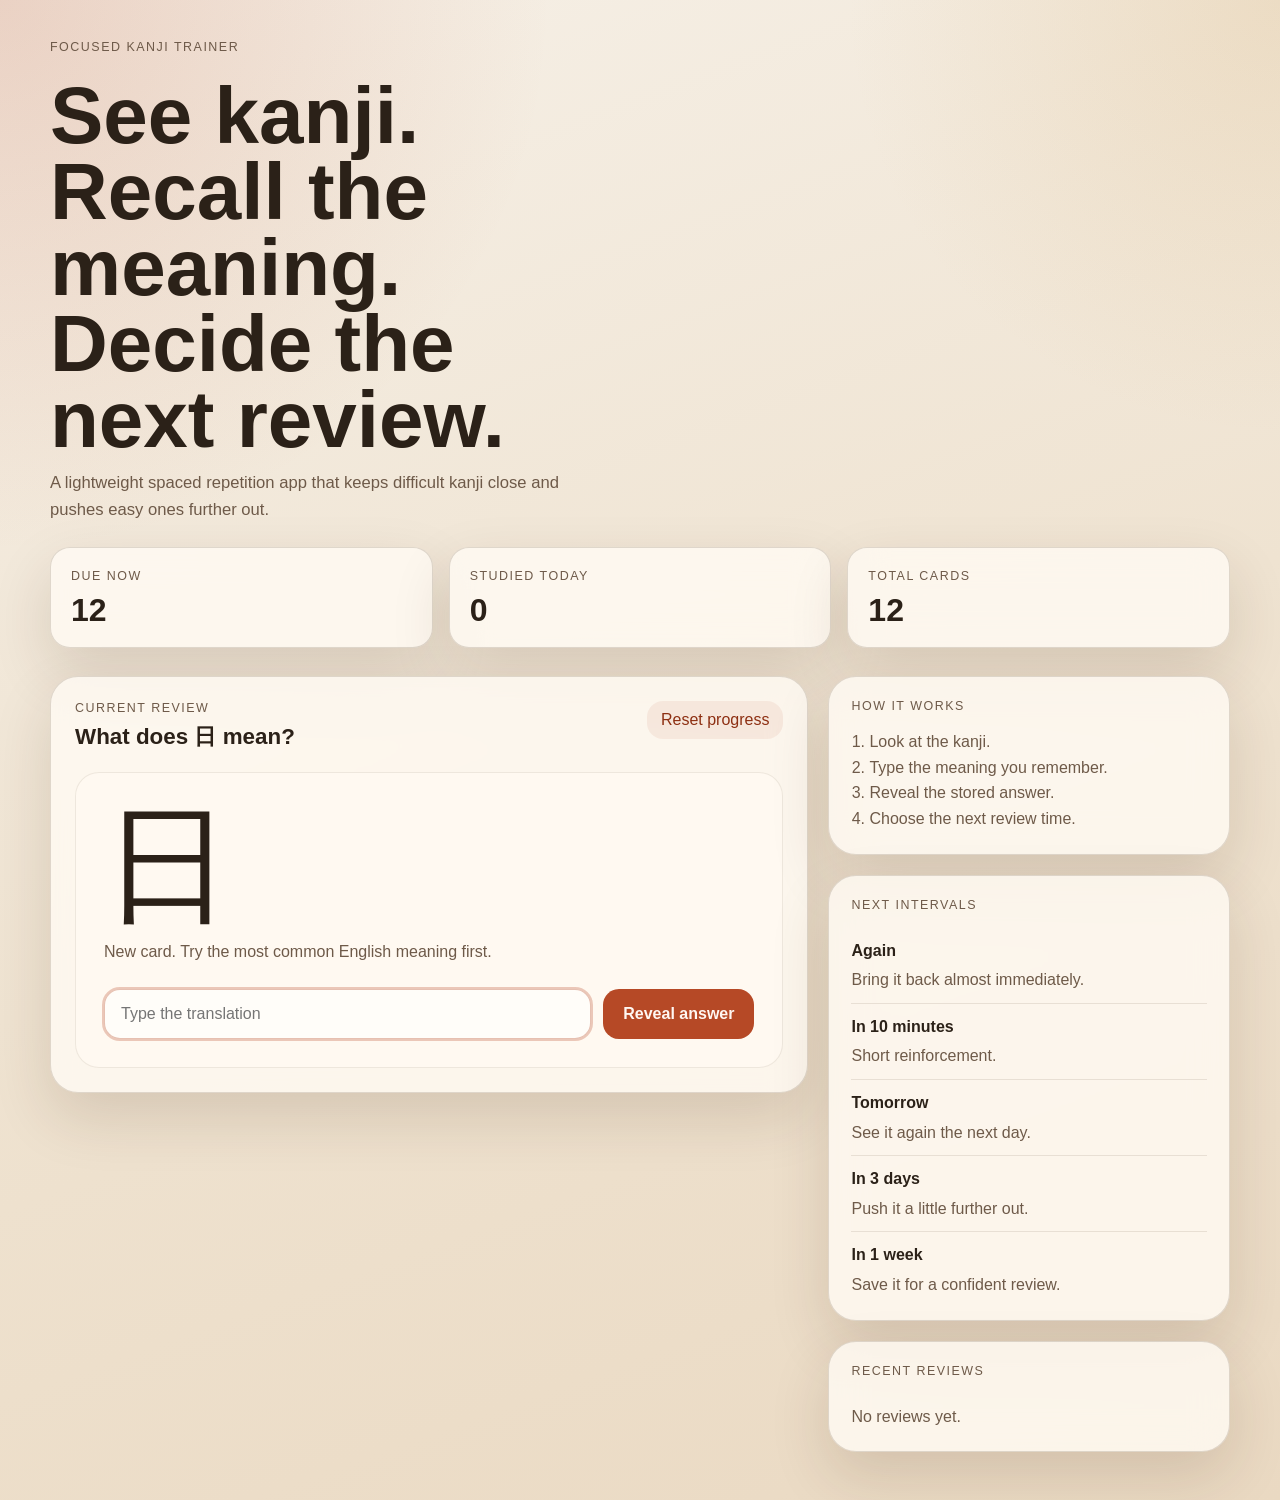
==== index.html @ 196c7c9c "Initial Web App" ====
<!DOCTYPE html>
<html lang="en">
<head>
  <meta charset="UTF-8">
  <meta name="viewport" content="width=device-width, initial-scale=1.0">
  <title>Kanji Learning App</title>
  <link rel="stylesheet" href="styles.css">
</head>
<body>
  <main class="app-shell">
    <section class="hero">
      <p class="eyebrow">Focused Kanji Trainer</p>
      <div class="hero-copy">
        <h1>See kanji. Recall the meaning. Decide the next review.</h1>
        <p>
          A lightweight spaced repetition app that keeps difficult kanji close
          and pushes easy ones further out.
        </p>
      </div>
      <div class="status-grid">
        <article class="status-card">
          <span class="status-label">Due now</span>
          <strong id="due-count">0</strong>
        </article>
        <article class="status-card">
          <span class="status-label">Studied today</span>
          <strong id="studied-today">0</strong>
        </article>
        <article class="status-card">
          <span class="status-label">Total cards</span>
          <strong id="total-count">0</strong>
        </article>
      </div>
    </section>

    <section class="workspace">
      <div class="card-panel">
        <div class="panel-head">
          <div>
            <p class="panel-label">Current review</p>
            <h2 id="card-prompt">Translation</h2>
          </div>
          <button id="reset-progress" class="ghost-button" type="button">Reset progress</button>
        </div>

        <div id="review-card" class="review-card">
          <p class="kanji-glyph" id="kanji-character">日</p>
          <p class="kanji-meta" id="kanji-hint">Think of the most common meaning first.</p>

          <form id="answer-form" class="answer-form">
            <label class="sr-only" for="answer-input">Type the translation</label>
            <input
              id="answer-input"
              name="answer"
              type="text"
              autocomplete="off"
              placeholder="Type the translation"
            >
            <button type="submit" class="primary-button">Reveal answer</button>
          </form>

          <div id="feedback-panel" class="feedback-panel hidden" aria-live="polite">
            <div class="feedback-copy">
              <p class="feedback-label">Correct answer</p>
              <h3 id="correct-answer">sun / day</h3>
              <p id="answer-evaluation" class="answer-evaluation"></p>
              <p id="reading-text" class="reading-text"></p>
            </div>

            <div class="schedule-panel">
              <p class="feedback-label">When should this card return?</p>
              <div id="schedule-options" class="schedule-options"></div>
            </div>
          </div>
        </div>

        <div id="empty-state" class="empty-state hidden">
          <h3>No cards are due right now.</h3>
          <p>Come back later or reset progress to review the starter deck again.</p>
        </div>
      </div>

      <aside class="sidebar">
        <section class="sidebar-card">
          <p class="panel-label">How it works</p>
          <ol class="flow-list">
            <li>Look at the kanji.</li>
            <li>Type the meaning you remember.</li>
            <li>Reveal the stored answer.</li>
            <li>Choose the next review time.</li>
          </ol>
        </section>

        <section class="sidebar-card">
          <p class="panel-label">Next intervals</p>
          <ul id="interval-list" class="interval-list"></ul>
        </section>

        <section class="sidebar-card">
          <p class="panel-label">Recent reviews</p>
          <ul id="history-list" class="history-list"></ul>
        </section>
      </aside>
    </section>
  </main>

  <template id="schedule-option-template">
    <button class="schedule-button" type="button"></button>
  </template>

  <script src="app.js"></script>
</body>
</html>
---- styles.css ----
:root {
  --bg: #f4efe6;
  --surface: rgba(255, 250, 243, 0.82);
  --surface-strong: #fff9f1;
  --border: rgba(91, 70, 46, 0.18);
  --text: #2b2118;
  --muted: #6e5a49;
  --accent: #b64926;
  --accent-strong: #8d2f12;
  --shadow: 0 24px 60px rgba(62, 37, 15, 0.14);
}

* {
  box-sizing: border-box;
}

body {
  margin: 0;
  min-height: 100vh;
  font-family: "Aptos", "Trebuchet MS", "Segoe UI", sans-serif;
  color: var(--text);
  background:
    radial-gradient(circle at top left, rgba(182, 73, 38, 0.18), transparent 28%),
    radial-gradient(circle at top right, rgba(209, 164, 95, 0.2), transparent 22%),
    linear-gradient(160deg, #f6f0e7 0%, #efe3d1 52%, #ead9c2 100%);
}

button,
input {
  font: inherit;
}

.app-shell {
  width: min(1180px, calc(100% - 32px));
  margin: 0 auto;
  padding: 40px 0 48px;
}

.hero {
  display: grid;
  gap: 24px;
  margin-bottom: 28px;
}

.eyebrow,
.panel-label,
.feedback-label,
.status-label {
  margin: 0;
  text-transform: uppercase;
  letter-spacing: 0.12em;
  font-size: 0.78rem;
  color: var(--muted);
}

.hero-copy h1 {
  margin: 0 0 12px;
  max-width: 12ch;
  font-size: clamp(2.4rem, 7vw, 5rem);
  line-height: 0.95;
}

.hero-copy p {
  margin: 0;
  max-width: 56ch;
  color: var(--muted);
  font-size: 1.04rem;
  line-height: 1.6;
}

.status-grid {
  display: grid;
  grid-template-columns: repeat(3, minmax(0, 1fr));
  gap: 16px;
}

.status-card,
.card-panel,
.sidebar-card {
  border: 1px solid var(--border);
  background: var(--surface);
  backdrop-filter: blur(18px);
  box-shadow: var(--shadow);
}

.status-card {
  padding: 18px 20px;
  border-radius: 20px;
}

.status-card strong {
  display: block;
  margin-top: 8px;
  font-size: 2rem;
}

.workspace {
  display: grid;
  grid-template-columns: minmax(0, 1.7fr) minmax(290px, 0.9fr);
  gap: 20px;
  align-items: start;
}

.card-panel,
.sidebar-card {
  border-radius: 28px;
}

.card-panel {
  padding: 24px;
}

.panel-head {
  display: flex;
  justify-content: space-between;
  gap: 12px;
  align-items: start;
  margin-bottom: 20px;
}

.panel-head h2 {
  margin: 6px 0 0;
  font-size: 1.4rem;
}

.review-card {
  background: var(--surface-strong);
  border-radius: 24px;
  border: 1px solid rgba(91, 70, 46, 0.1);
  padding: 28px;
}

.kanji-glyph {
  margin: 0;
  font-family: "Yu Gothic UI", "Hiragino Sans", "Meiryo", sans-serif;
  font-size: clamp(4.5rem, 12vw, 8rem);
  line-height: 1;
}

.kanji-meta {
  margin: 14px 0 28px;
  color: var(--muted);
}

.answer-form {
  display: grid;
  grid-template-columns: minmax(0, 1fr) auto;
  gap: 12px;
}

.answer-form input {
  width: 100%;
  border: 1px solid rgba(91, 70, 46, 0.18);
  border-radius: 16px;
  padding: 15px 16px;
  background: #fffdf9;
  color: var(--text);
}

.answer-form input:focus {
  outline: 2px solid rgba(182, 73, 38, 0.28);
  border-color: rgba(182, 73, 38, 0.34);
}

.primary-button,
.schedule-button,
.ghost-button {
  border: 0;
  border-radius: 16px;
  cursor: pointer;
  transition: transform 140ms ease, background 140ms ease, color 140ms ease;
}

.primary-button {
  padding: 0 20px;
  background: var(--accent);
  color: #fff7f2;
  font-weight: 600;
}

.primary-button:hover,
.schedule-button:hover,
.ghost-button:hover {
  transform: translateY(-1px);
}

.ghost-button {
  padding: 10px 14px;
  background: rgba(182, 73, 38, 0.08);
  color: var(--accent-strong);
}

.feedback-panel {
  margin-top: 24px;
  padding-top: 22px;
  border-top: 1px solid rgba(91, 70, 46, 0.12);
  display: grid;
  gap: 22px;
}

.feedback-copy h3 {
  margin: 8px 0 10px;
  font-size: 1.8rem;
}

.answer-evaluation,
.reading-text {
  margin: 0;
  color: var(--muted);
  line-height: 1.5;
}

.answer-evaluation {
  margin-bottom: 6px;
}

.schedule-options {
  display: grid;
  grid-template-columns: repeat(auto-fit, minmax(130px, 1fr));
  gap: 10px;
  margin-top: 12px;
}

.schedule-button {
  padding: 14px 12px;
  text-align: left;
  background: #f8ede4;
  color: var(--text);
  border: 1px solid rgba(182, 73, 38, 0.12);
}

.schedule-button strong,
.schedule-button span {
  display: block;
}

.schedule-button strong {
  margin-bottom: 4px;
}

.schedule-button span {
  color: var(--muted);
  font-size: 0.92rem;
}

.empty-state {
  padding: 44px 24px;
  text-align: center;
}

.empty-state h3 {
  margin: 0 0 10px;
}

.empty-state p {
  margin: 0;
  color: var(--muted);
}

.sidebar {
  display: grid;
  gap: 20px;
}

.sidebar-card {
  padding: 22px;
}

.flow-list,
.interval-list,
.history-list {
  margin: 16px 0 0;
  padding-left: 18px;
  color: var(--muted);
  line-height: 1.6;
}

.interval-list,
.history-list {
  padding-left: 0;
  list-style: none;
}

.interval-list li,
.history-list li {
  padding: 10px 0;
  border-bottom: 1px solid rgba(91, 70, 46, 0.12);
}

.interval-list li:last-child,
.history-list li:last-child {
  border-bottom: 0;
  padding-bottom: 0;
}

.history-list strong,
.interval-list strong {
  display: block;
  color: var(--text);
  margin-bottom: 4px;
}

.hidden {
  display: none;
}

.sr-only {
  position: absolute;
  width: 1px;
  height: 1px;
  padding: 0;
  margin: -1px;
  overflow: hidden;
  clip: rect(0, 0, 0, 0);
  white-space: nowrap;
  border: 0;
}

@media (max-width: 900px) {
  .workspace {
    grid-template-columns: 1fr;
  }

  .status-grid {
    grid-template-columns: 1fr;
  }
}

@media (max-width: 640px) {
  .app-shell {
    width: min(100% - 20px, 1180px);
    padding-top: 24px;
  }

  .card-panel,
  .sidebar-card,
  .review-card {
    padding: 18px;
  }

  .panel-head,
  .answer-form {
    grid-template-columns: 1fr;
    display: grid;
  }

  .primary-button,
  .ghost-button {
    min-height: 48px;
  }
}
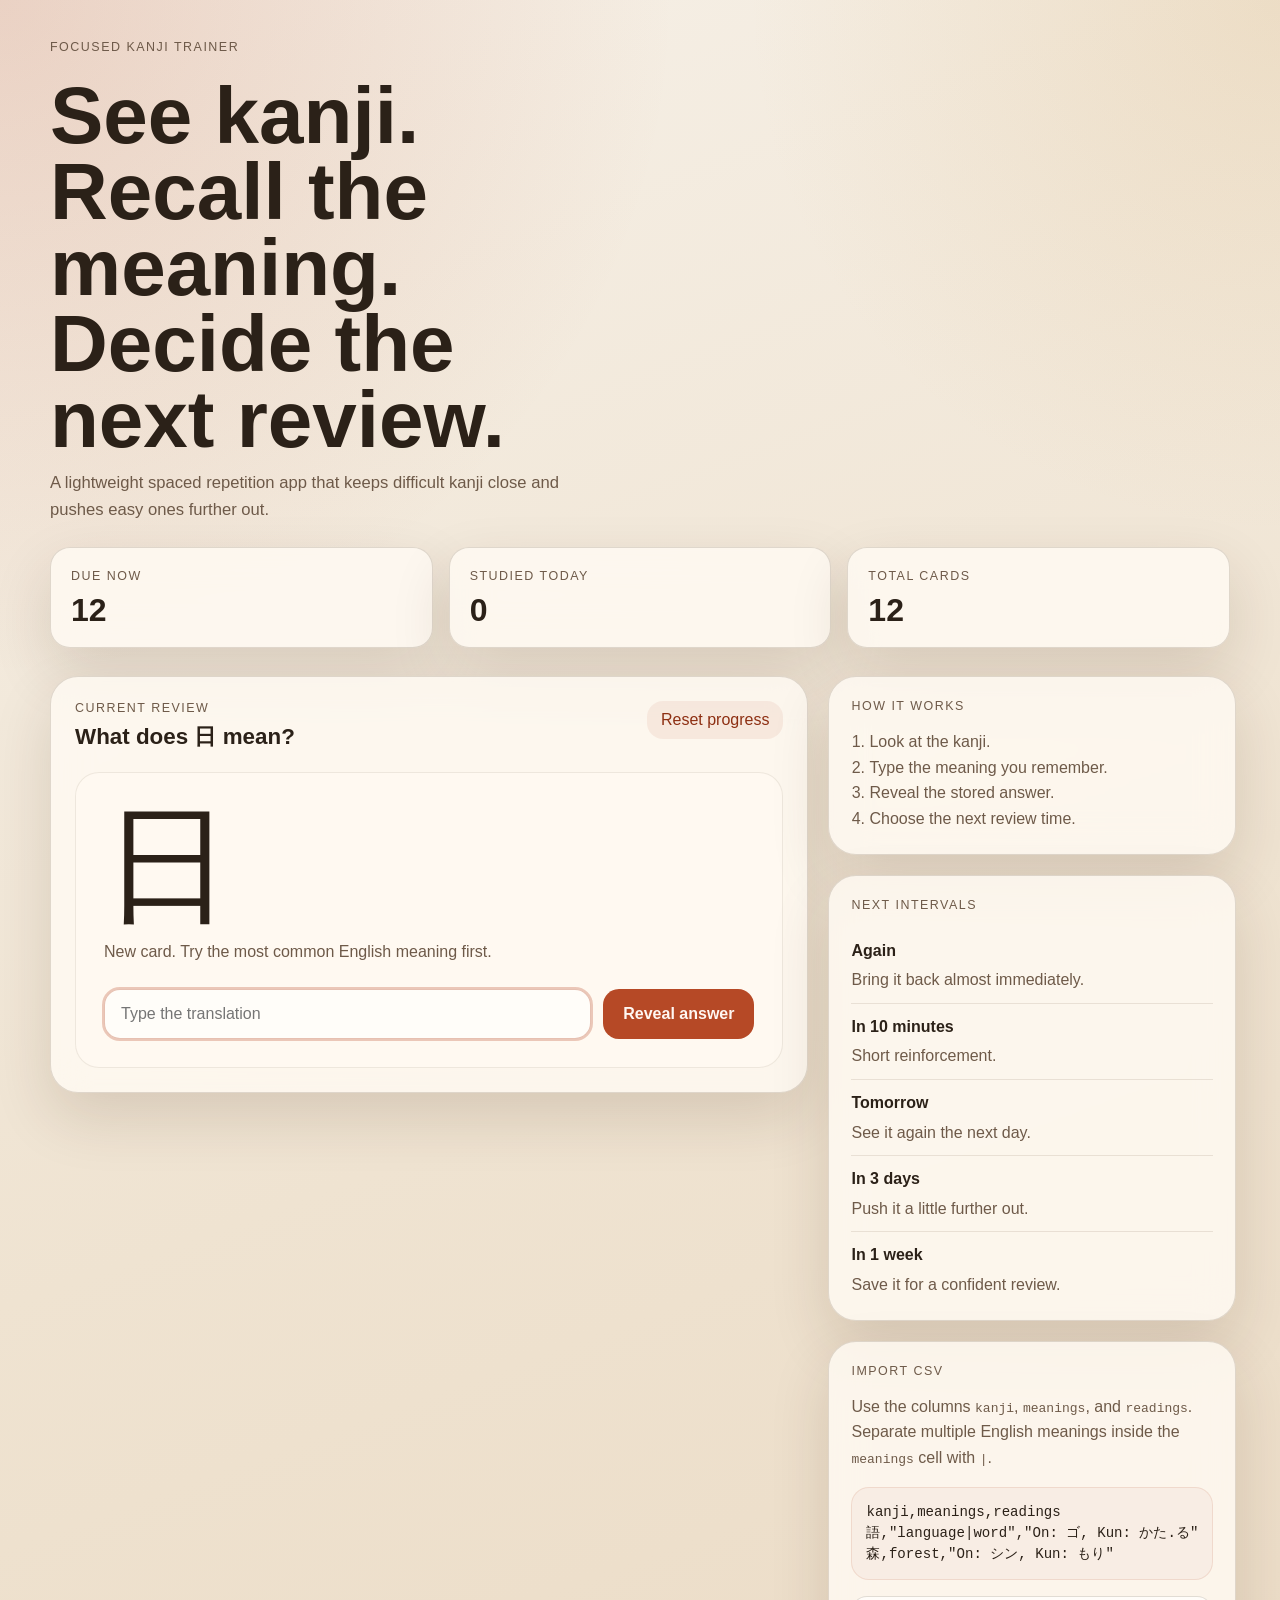
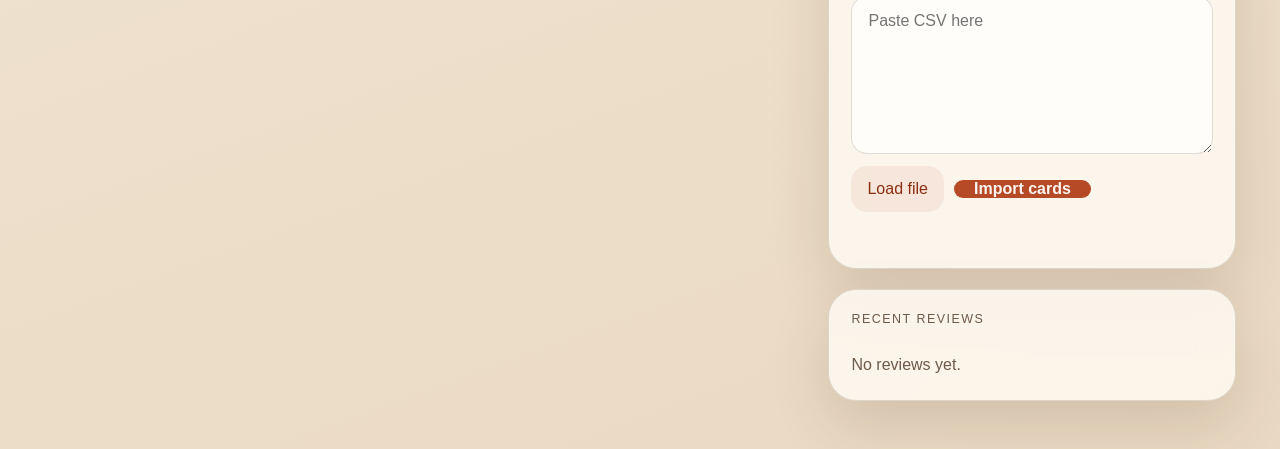
==== commit 13c6cd0f: "CSV Import" ====
--- a/index.html
+++ b/index.html
@@ -97,6 +97,34 @@
         </section>
 
         <section class="sidebar-card">
+          <p class="panel-label">Import CSV</p>
+          <p class="sidebar-copy">
+            Use the columns <code>kanji</code>, <code>meanings</code>, and <code>readings</code>.
+            Separate multiple English meanings inside the <code>meanings</code> cell with <code>|</code>.
+          </p>
+          <pre class="csv-example">kanji,meanings,readings
+語,"language|word","On: ゴ, Kun: かた.る"
+森,forest,"On: シン, Kun: もり"</pre>
+          <form id="import-form" class="import-form">
+            <label class="sr-only" for="csv-input">Paste CSV data</label>
+            <textarea
+              id="csv-input"
+              name="csv"
+              rows="7"
+              placeholder="Paste CSV here"
+            ></textarea>
+            <div class="import-actions">
+              <label class="file-input">
+                <span>Load file</span>
+                <input id="csv-file" type="file" accept=".csv,text/csv">
+              </label>
+              <button type="submit" class="primary-button">Import cards</button>
+            </div>
+            <p id="import-feedback" class="import-feedback" aria-live="polite"></p>
+          </form>
+        </section>
+
+        <section class="sidebar-card">
           <p class="panel-label">Recent reviews</p>
           <ul id="history-list" class="history-list"></ul>
         </section>
--- a/styles.css
+++ b/styles.css
@@ -26,7 +26,8 @@
 }
 
 button,
-input {
+input,
+textarea {
   font: inherit;
 }
 
@@ -148,7 +149,8 @@
   gap: 12px;
 }
 
-.answer-form input {
+.answer-form input,
+.import-form textarea {
   width: 100%;
   border: 1px solid rgba(91, 70, 46, 0.18);
   border-radius: 16px;
@@ -157,7 +159,8 @@
   color: var(--text);
 }
 
-.answer-form input:focus {
+.answer-form input:focus,
+.import-form textarea:focus {
   outline: 2px solid rgba(182, 73, 38, 0.28);
   border-color: rgba(182, 73, 38, 0.34);
 }
@@ -180,7 +183,8 @@
 
 .primary-button:hover,
 .schedule-button:hover,
-.ghost-button:hover {
+.ghost-button:hover,
+.file-input:hover {
   transform: translateY(-1px);
 }
 
@@ -275,6 +279,12 @@
   line-height: 1.6;
 }
 
+.sidebar-copy {
+  margin: 16px 0 0;
+  color: var(--muted);
+  line-height: 1.6;
+}
+
 .interval-list,
 .history-list {
   padding-left: 0;
@@ -298,6 +308,69 @@
   display: block;
   color: var(--text);
   margin-bottom: 4px;
+}
+
+.csv-example {
+  margin: 16px 0 0;
+  padding: 14px;
+  overflow-x: auto;
+  border-radius: 18px;
+  background: #f8ede4;
+  border: 1px solid rgba(182, 73, 38, 0.12);
+  color: var(--text);
+  font-family: "Cascadia Code", "Consolas", monospace;
+  font-size: 0.88rem;
+  line-height: 1.5;
+}
+
+.import-form {
+  display: grid;
+  gap: 12px;
+  margin-top: 16px;
+}
+
+.import-form textarea {
+  min-height: 150px;
+  resize: vertical;
+}
+
+.import-actions {
+  display: flex;
+  gap: 10px;
+  align-items: center;
+  flex-wrap: wrap;
+}
+
+.file-input {
+  position: relative;
+  display: inline-flex;
+  align-items: center;
+  min-height: 46px;
+  padding: 0 16px;
+  border-radius: 16px;
+  background: rgba(182, 73, 38, 0.08);
+  color: var(--accent-strong);
+  cursor: pointer;
+  overflow: hidden;
+  transition: transform 140ms ease, background 140ms ease, color 140ms ease;
+}
+
+.file-input input {
+  position: absolute;
+  inset: 0;
+  opacity: 0;
+  cursor: pointer;
+}
+
+.import-feedback {
+  min-height: 1.4em;
+  margin: 0;
+  color: var(--muted);
+  line-height: 1.5;
+}
+
+.import-feedback.is-error {
+  color: var(--accent-strong);
 }
 
 .hidden {
@@ -344,8 +417,14 @@
     display: grid;
   }
 
+  .import-actions {
+    flex-direction: column;
+    align-items: stretch;
+  }
+
   .primary-button,
-  .ghost-button {
+  .ghost-button,
+  .file-input {
     min-height: 48px;
   }
 }
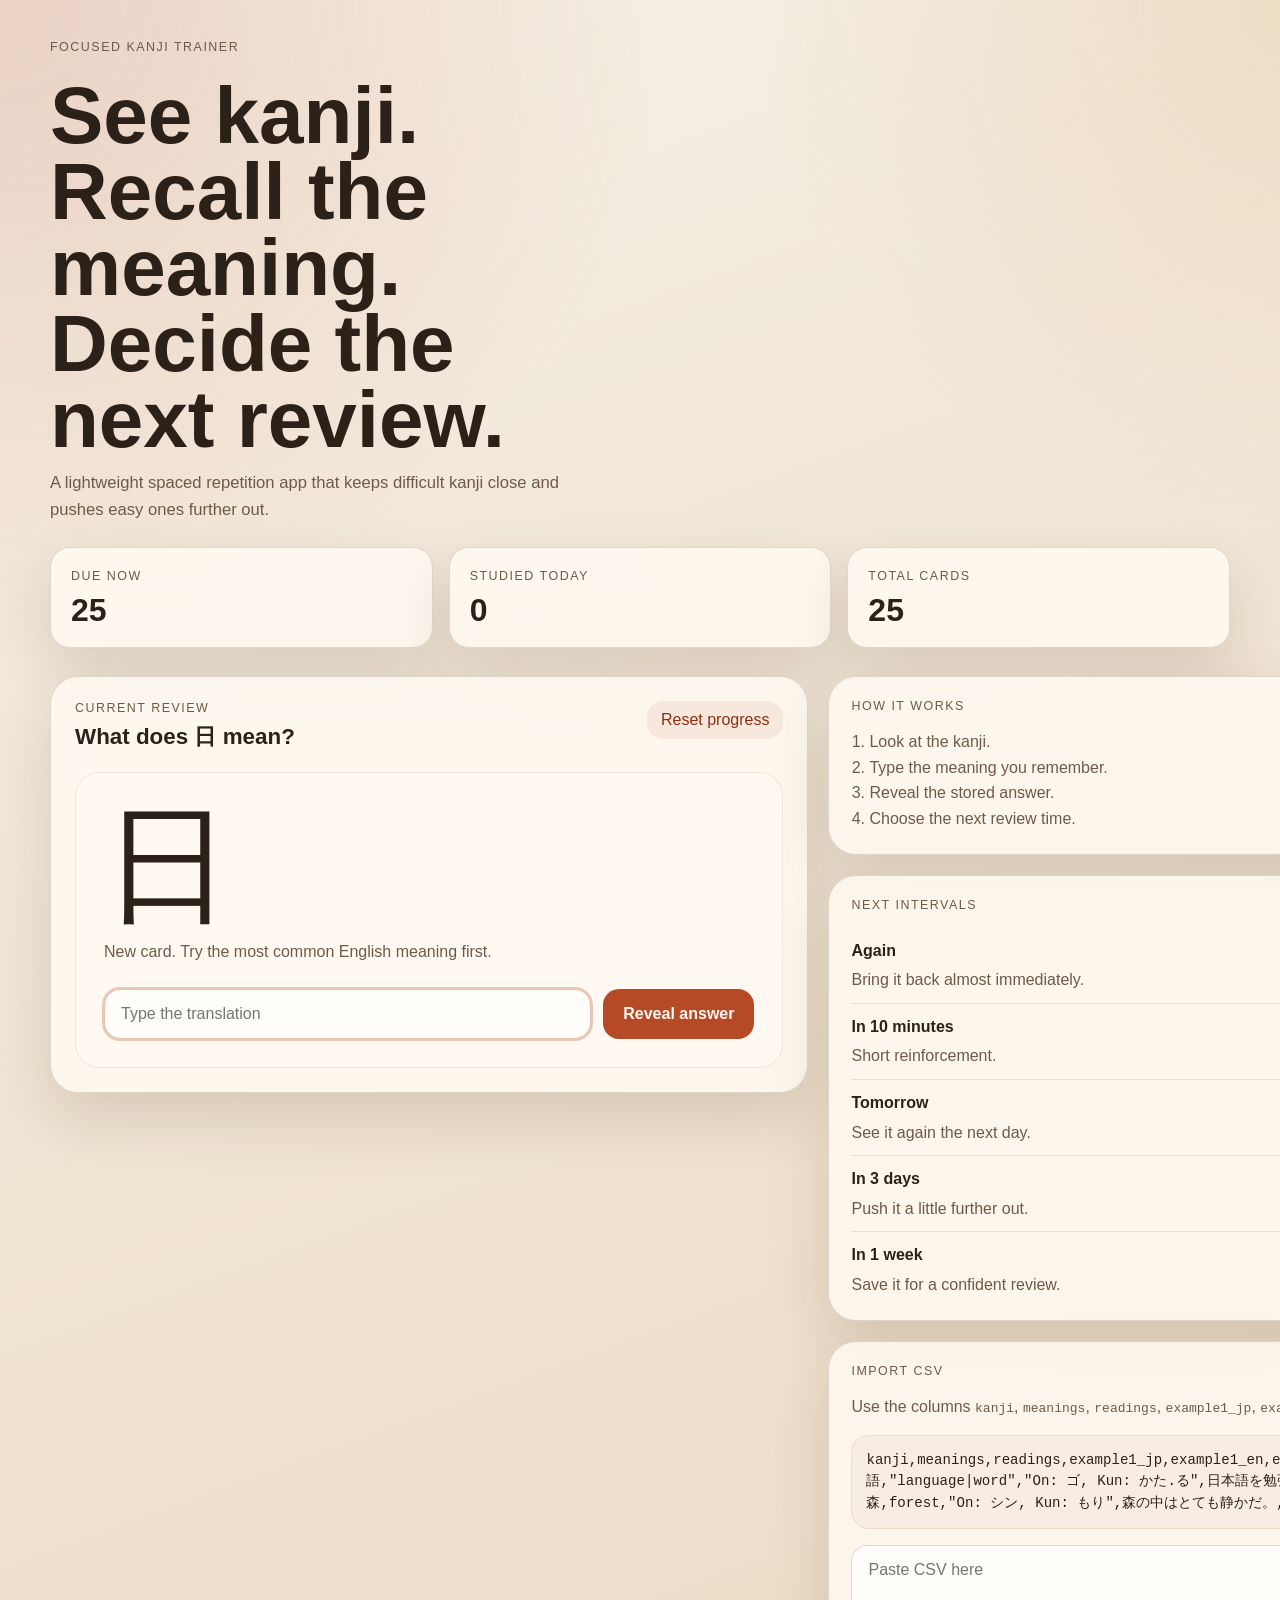
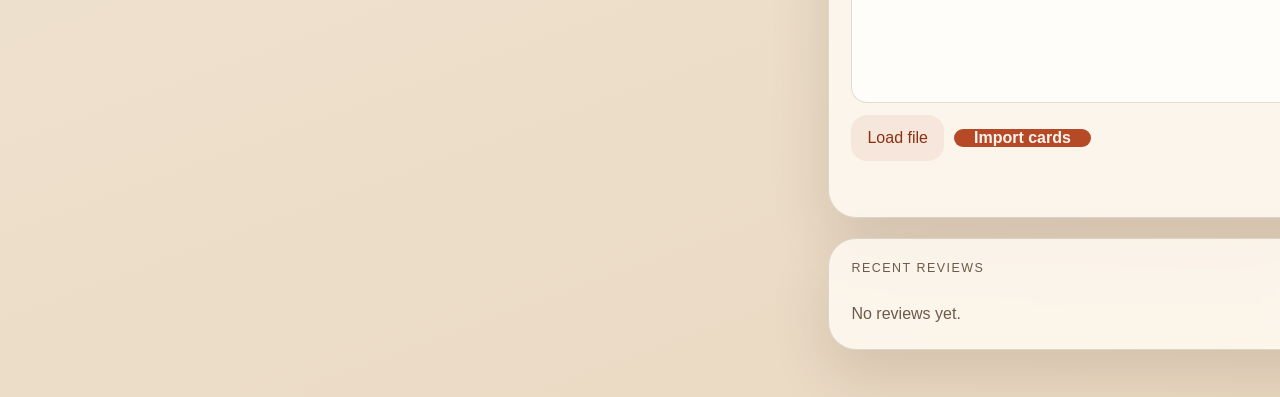
==== commit 8bc37bc4: "Example Sentences" ====
--- a/index.html
+++ b/index.html
@@ -67,6 +67,11 @@
               <p id="reading-text" class="reading-text"></p>
             </div>
 
+            <div id="examples-panel" class="examples-panel hidden">
+              <p class="feedback-label">Example sentences</p>
+              <ul id="examples-list" class="examples-list"></ul>
+            </div>
+
             <div class="schedule-panel">
               <p class="feedback-label">When should this card return?</p>
               <div id="schedule-options" class="schedule-options"></div>
@@ -99,12 +104,13 @@
         <section class="sidebar-card">
           <p class="panel-label">Import CSV</p>
           <p class="sidebar-copy">
-            Use the columns <code>kanji</code>, <code>meanings</code>, and <code>readings</code>.
+            Use the columns <code>kanji</code>, <code>meanings</code>, <code>readings</code>,
+            <code>example1_jp</code>, <code>example1_en</code>, <code>example2_jp</code>, and <code>example2_en</code>.
             Separate multiple English meanings inside the <code>meanings</code> cell with <code>|</code>.
           </p>
-          <pre class="csv-example">kanji,meanings,readings
-語,"language|word","On: ゴ, Kun: かた.る"
-森,forest,"On: シン, Kun: もり"</pre>
+          <pre class="csv-example">kanji,meanings,readings,example1_jp,example1_en,example2_jp,example2_en
+語,"language|word","On: ゴ, Kun: かた.る",日本語を勉強しています。,"I am studying Japanese.",彼はやさしい言葉で話した。,"He spoke in gentle words."
+森,forest,"On: シン, Kun: もり",森の中はとても静かだ。,"It is very quiet inside the forest.",朝の森を歩くのが好きです。,"I like walking in the forest in the morning."</pre>
           <form id="import-form" class="import-form">
             <label class="sr-only" for="csv-input">Paste CSV data</label>
             <textarea
--- a/styles.css
+++ b/styles.css
@@ -216,6 +216,42 @@
 
 .answer-evaluation {
   margin-bottom: 6px;
+}
+
+.examples-panel {
+  display: grid;
+  gap: 12px;
+}
+
+.examples-list {
+  margin: 0;
+  padding: 0;
+  list-style: none;
+  display: grid;
+  gap: 10px;
+}
+
+.examples-list li {
+  padding: 12px 14px;
+  border-radius: 16px;
+  background: #f8ede4;
+  border: 1px solid rgba(182, 73, 38, 0.12);
+}
+
+.example-jp,
+.example-en {
+  display: block;
+  line-height: 1.5;
+}
+
+.example-jp {
+  color: var(--text);
+  margin-bottom: 4px;
+}
+
+.example-en {
+  color: var(--muted);
+  font-size: 0.95rem;
 }
 
 .schedule-options {
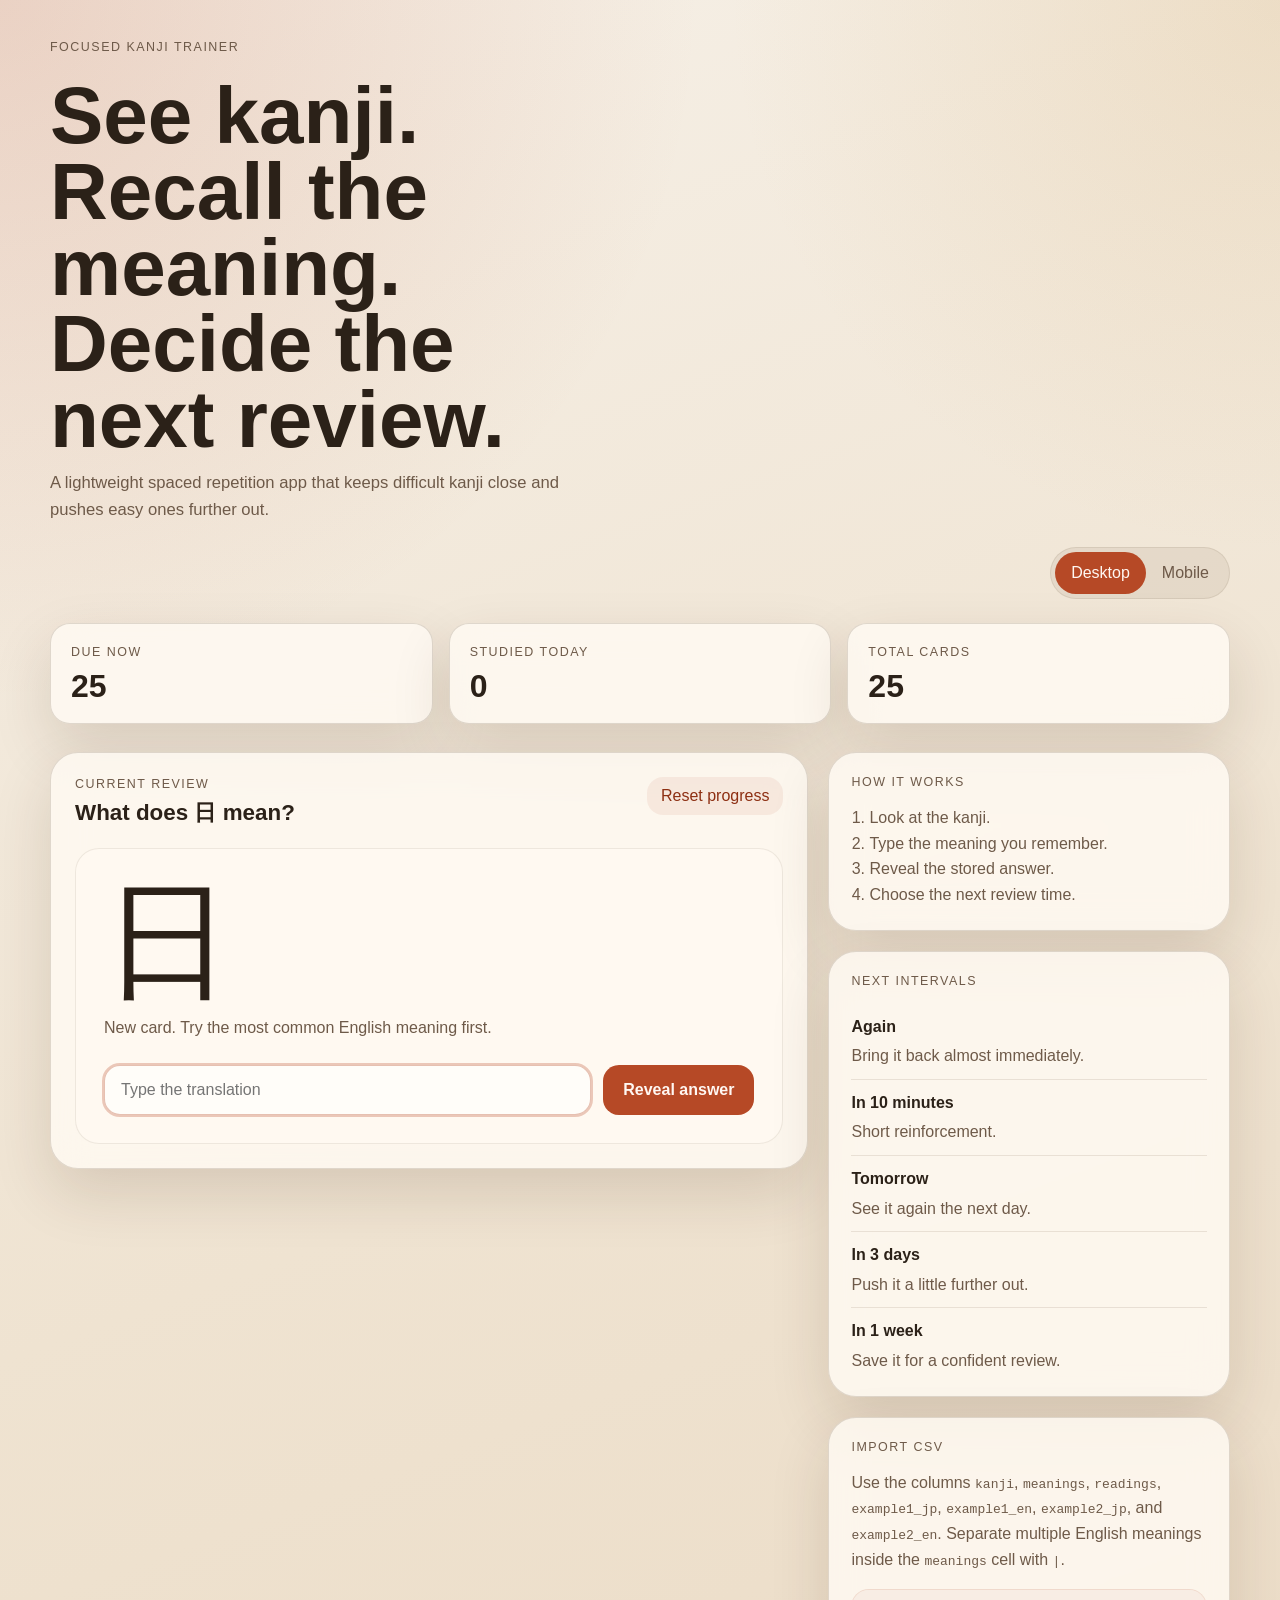
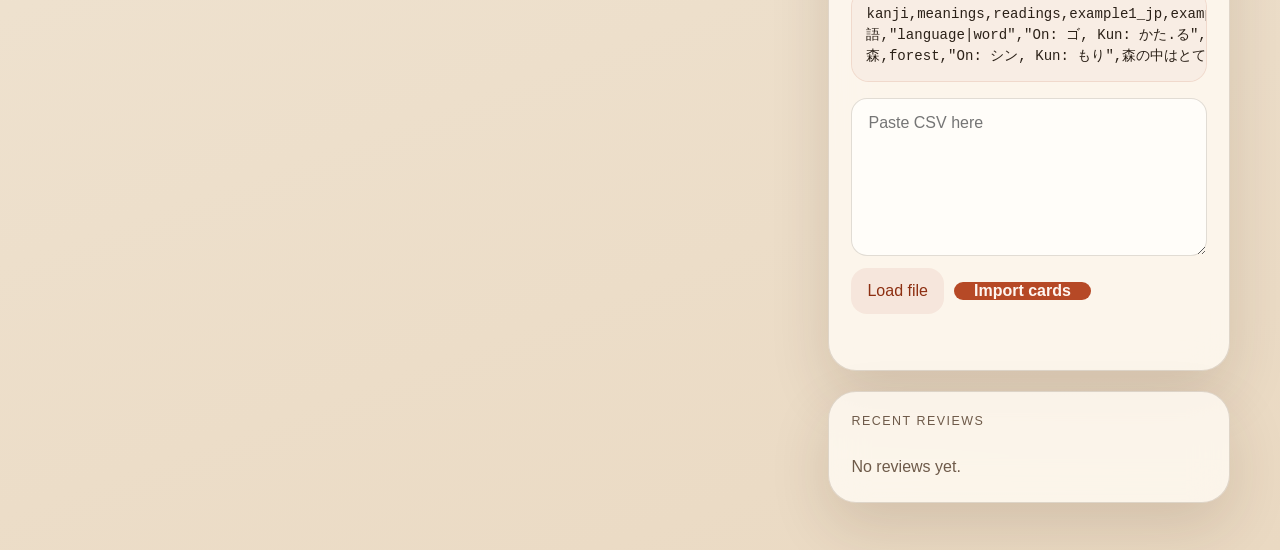
==== commit 758418c6: "Fixed width of components" ====
--- a/index.html
+++ b/index.html
@@ -16,6 +16,12 @@
           A lightweight spaced repetition app that keeps difficult kanji close
           and pushes easy ones further out.
         </p>
+      </div>
+      <div class="hero-toolbar">
+        <div class="layout-toggle" role="group" aria-label="Layout mode">
+          <button id="desktop-layout-toggle" class="toggle-button is-active" type="button">Desktop</button>
+          <button id="mobile-layout-toggle" class="toggle-button" type="button">Mobile</button>
+        </div>
       </div>
       <div class="status-grid">
         <article class="status-card">
--- a/styles.css
+++ b/styles.css
@@ -69,6 +69,35 @@
   line-height: 1.6;
 }
 
+.hero-toolbar {
+  display: flex;
+  justify-content: flex-end;
+}
+
+.layout-toggle {
+  display: inline-flex;
+  padding: 4px;
+  border-radius: 999px;
+  background: rgba(91, 70, 46, 0.08);
+  border: 1px solid rgba(91, 70, 46, 0.1);
+}
+
+.toggle-button {
+  border: 0;
+  min-height: 42px;
+  padding: 0 16px;
+  border-radius: 999px;
+  background: transparent;
+  color: var(--muted);
+  cursor: pointer;
+  transition: background 140ms ease, color 140ms ease;
+}
+
+.toggle-button.is-active {
+  background: var(--accent);
+  color: #fff7f2;
+}
+
 .status-grid {
   display: grid;
   grid-template-columns: repeat(3, minmax(0, 1fr));
@@ -100,6 +129,10 @@
   grid-template-columns: minmax(0, 1.7fr) minmax(290px, 0.9fr);
   gap: 20px;
   align-items: start;
+}
+
+.workspace > * {
+  min-width: 0;
 }
 
 .card-panel,
@@ -300,10 +333,12 @@
 .sidebar {
   display: grid;
   gap: 20px;
+  min-width: 0;
 }
 
 .sidebar-card {
   padding: 22px;
+  min-width: 0;
 }
 
 .flow-list,
@@ -348,6 +383,8 @@
 
 .csv-example {
   margin: 16px 0 0;
+  max-width: 100%;
+  min-width: 0;
   padding: 14px;
   overflow-x: auto;
   border-radius: 18px;
@@ -363,6 +400,7 @@
   display: grid;
   gap: 12px;
   margin-top: 16px;
+  min-width: 0;
 }
 
 .import-form textarea {
@@ -425,42 +463,172 @@
   border: 0;
 }
 
-@media (max-width: 900px) {
-  .workspace {
-    grid-template-columns: 1fr;
-  }
-
-  .status-grid {
-    grid-template-columns: 1fr;
-  }
-}
-
-@media (max-width: 640px) {
-  .app-shell {
-    width: min(100% - 20px, 1180px);
-    padding-top: 24px;
-  }
-
-  .card-panel,
-  .sidebar-card,
-  .review-card {
-    padding: 18px;
-  }
-
-  .panel-head,
-  .answer-form {
-    grid-template-columns: 1fr;
-    display: grid;
-  }
-
-  .import-actions {
-    flex-direction: column;
-    align-items: stretch;
-  }
-
-  .primary-button,
-  .ghost-button,
-  .file-input {
-    min-height: 48px;
-  }
-}
+.mobile-layout .app-shell {
+  width: min(100% - 16px, 480px);
+  padding: 16px 0 calc(24px + env(safe-area-inset-bottom, 0px));
+}
+
+.mobile-layout .hero {
+  gap: 16px;
+  margin-bottom: 18px;
+}
+
+.mobile-layout .hero-toolbar {
+  justify-content: stretch;
+}
+
+.mobile-layout .layout-toggle {
+  width: 100%;
+}
+
+.mobile-layout .toggle-button {
+  flex: 1;
+}
+
+.mobile-layout .hero-copy h1 {
+  max-width: none;
+  font-size: clamp(1.95rem, 10vw, 3rem);
+}
+
+.mobile-layout .hero-copy p {
+  font-size: 0.95rem;
+  line-height: 1.5;
+}
+
+.mobile-layout .status-grid {
+  gap: 8px;
+}
+
+.mobile-layout .status-card {
+  padding: 12px 10px;
+  border-radius: 16px;
+}
+
+.mobile-layout .status-card strong {
+  margin-top: 6px;
+  font-size: 1.35rem;
+}
+
+.mobile-layout .status-label {
+  font-size: 0.68rem;
+  letter-spacing: 0.09em;
+}
+
+.mobile-layout .workspace {
+  grid-template-columns: 1fr;
+  gap: 12px;
+}
+
+.mobile-layout .card-panel,
+.mobile-layout .sidebar-card,
+.mobile-layout .review-card {
+  padding: 16px;
+  border-radius: 20px;
+}
+
+.mobile-layout .panel-head,
+.mobile-layout .answer-form {
+  grid-template-columns: 1fr;
+  display: grid;
+}
+
+.mobile-layout .panel-head {
+  gap: 10px;
+  margin-bottom: 16px;
+}
+
+.mobile-layout .panel-head h2 {
+  font-size: 1.2rem;
+}
+
+.mobile-layout .ghost-button {
+  width: 100%;
+}
+
+.mobile-layout .review-card {
+  border-radius: 18px;
+}
+
+.mobile-layout .kanji-glyph {
+  font-size: clamp(4rem, 24vw, 5.6rem);
+}
+
+.mobile-layout .kanji-meta {
+  margin: 10px 0 18px;
+  font-size: 0.95rem;
+}
+
+.mobile-layout .feedback-panel {
+  gap: 16px;
+  margin-top: 18px;
+  padding-top: 18px;
+}
+
+.mobile-layout .feedback-copy h3 {
+  font-size: 1.5rem;
+}
+
+.mobile-layout .examples-list li {
+  padding: 10px 12px;
+}
+
+.mobile-layout .schedule-options {
+  grid-template-columns: 1fr;
+}
+
+.mobile-layout .schedule-button {
+  min-height: 64px;
+}
+
+.mobile-layout .sidebar {
+  gap: 12px;
+}
+
+.mobile-layout .sidebar-card {
+  padding: 16px;
+}
+
+.mobile-layout .flow-list,
+.mobile-layout .interval-list,
+.mobile-layout .history-list,
+.mobile-layout .sidebar-copy,
+.mobile-layout .csv-example {
+  margin-top: 12px;
+}
+
+.mobile-layout .flow-list,
+.mobile-layout .interval-list,
+.mobile-layout .history-list {
+  line-height: 1.5;
+}
+
+.mobile-layout .csv-example {
+  font-size: 0.8rem;
+  max-height: 180px;
+}
+
+.mobile-layout .import-form {
+  gap: 10px;
+  margin-top: 12px;
+}
+
+.mobile-layout .import-form textarea {
+  min-height: 120px;
+  padding: 13px 14px;
+}
+
+.mobile-layout .import-actions {
+  flex-direction: column;
+  align-items: stretch;
+}
+
+.mobile-layout .primary-button,
+.mobile-layout .ghost-button,
+.mobile-layout .file-input {
+  min-height: 48px;
+}
+
+.mobile-layout .answer-form input,
+.mobile-layout .import-form textarea {
+  padding-inline: 14px;
+}
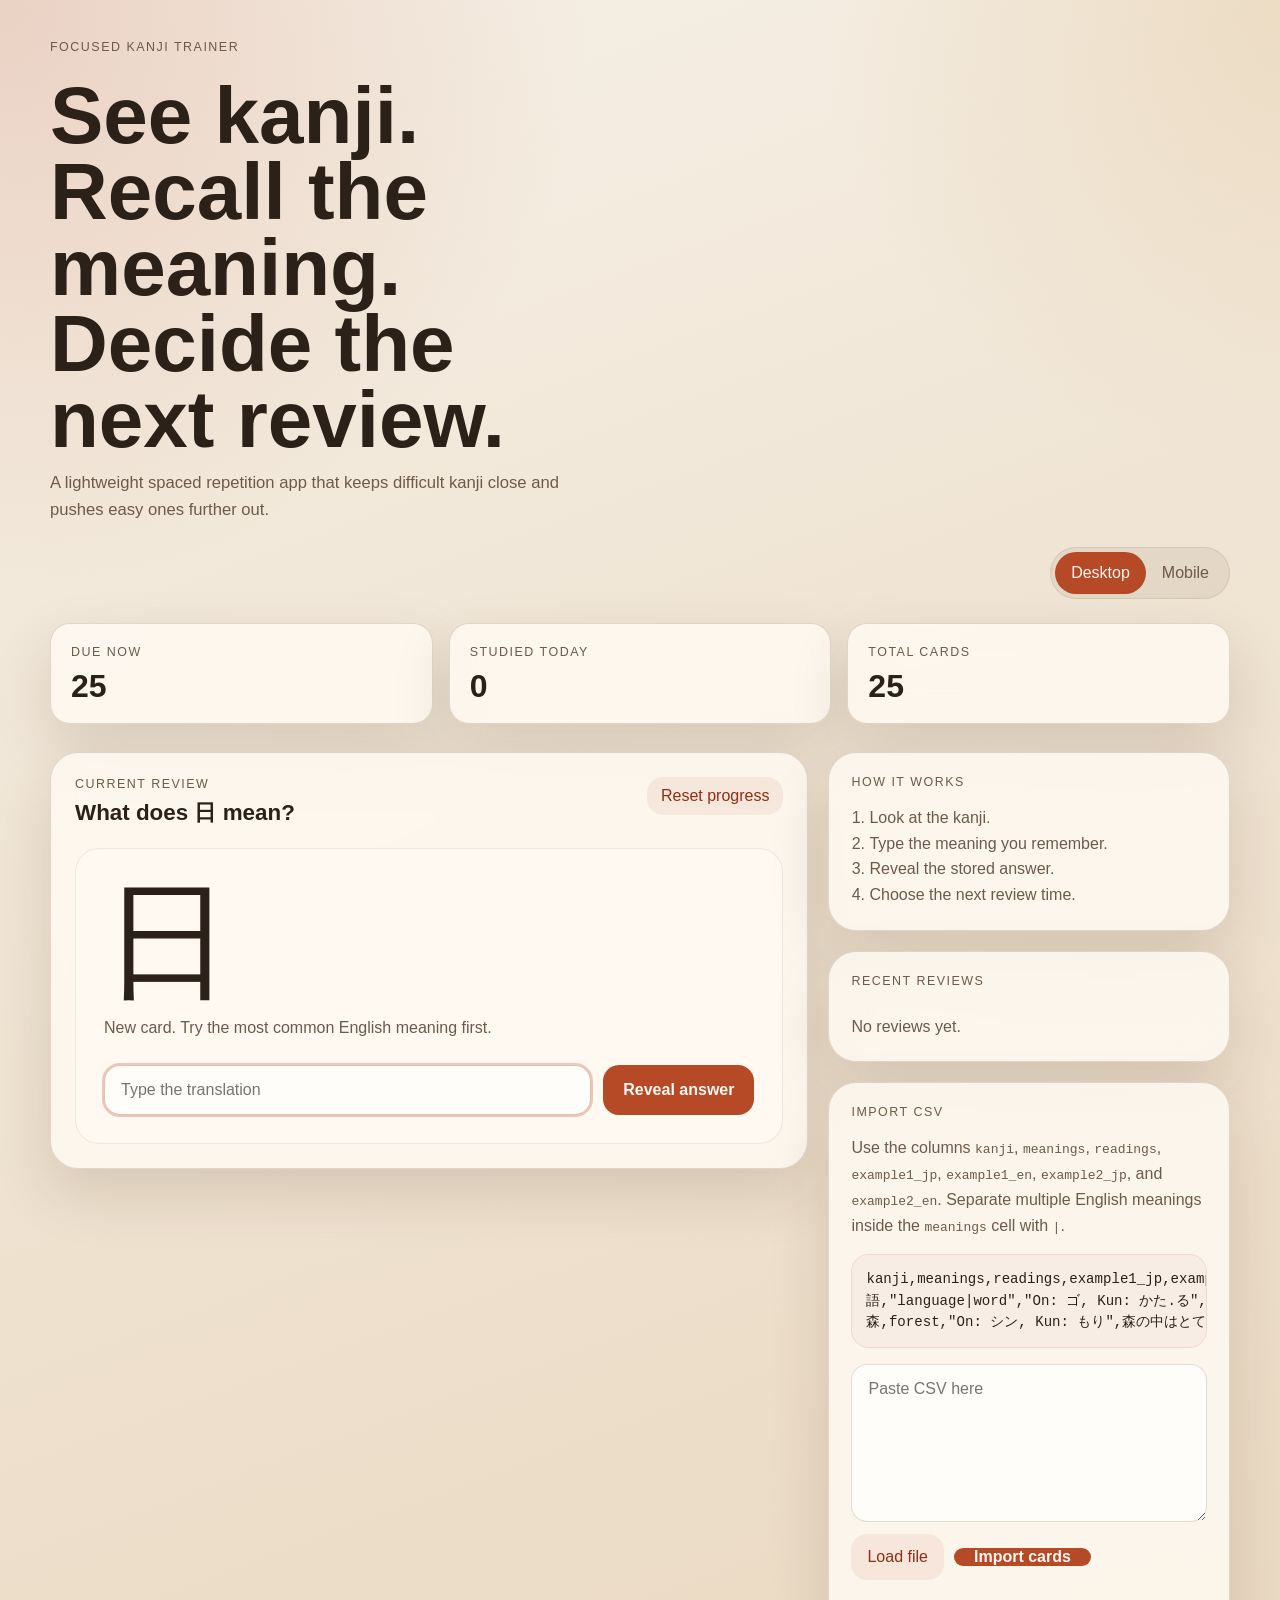
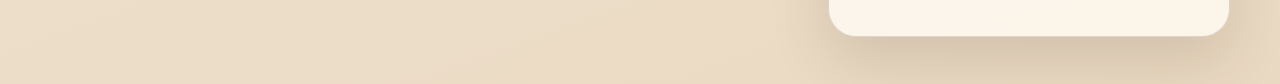
==== commit 948901b5: "ficked right bart´" ====
--- a/index.html
+++ b/index.html
@@ -73,14 +73,14 @@
               <p id="reading-text" class="reading-text"></p>
             </div>
 
+            <div class="schedule-panel">
+              <p class="feedback-label">When should this card return?</p>
+              <div id="schedule-options" class="schedule-options"></div>
+            </div>
+
             <div id="examples-panel" class="examples-panel hidden">
               <p class="feedback-label">Example sentences</p>
               <ul id="examples-list" class="examples-list"></ul>
-            </div>
-
-            <div class="schedule-panel">
-              <p class="feedback-label">When should this card return?</p>
-              <div id="schedule-options" class="schedule-options"></div>
             </div>
           </div>
         </div>
@@ -103,8 +103,8 @@
         </section>
 
         <section class="sidebar-card">
-          <p class="panel-label">Next intervals</p>
-          <ul id="interval-list" class="interval-list"></ul>
+          <p class="panel-label">Recent reviews</p>
+          <ul id="history-list" class="history-list"></ul>
         </section>
 
         <section class="sidebar-card">
@@ -135,11 +135,6 @@
             <p id="import-feedback" class="import-feedback" aria-live="polite"></p>
           </form>
         </section>
-
-        <section class="sidebar-card">
-          <p class="panel-label">Recent reviews</p>
-          <ul id="history-list" class="history-list"></ul>
-        </section>
       </aside>
     </section>
   </main>
--- a/styles.css
+++ b/styles.css
@@ -342,7 +342,6 @@
 }
 
 .flow-list,
-.interval-list,
 .history-list {
   margin: 16px 0 0;
   padding-left: 18px;
@@ -356,26 +355,22 @@
   line-height: 1.6;
 }
 
-.interval-list,
 .history-list {
   padding-left: 0;
   list-style: none;
 }
 
-.interval-list li,
 .history-list li {
   padding: 10px 0;
   border-bottom: 1px solid rgba(91, 70, 46, 0.12);
 }
 
-.interval-list li:last-child,
 .history-list li:last-child {
   border-bottom: 0;
   padding-bottom: 0;
 }
 
-.history-list strong,
-.interval-list strong {
+.history-list strong {
   display: block;
   color: var(--text);
   margin-bottom: 4px;
@@ -589,7 +584,6 @@
 }
 
 .mobile-layout .flow-list,
-.mobile-layout .interval-list,
 .mobile-layout .history-list,
 .mobile-layout .sidebar-copy,
 .mobile-layout .csv-example {
@@ -597,7 +591,6 @@
 }
 
 .mobile-layout .flow-list,
-.mobile-layout .interval-list,
 .mobile-layout .history-list {
   line-height: 1.5;
 }
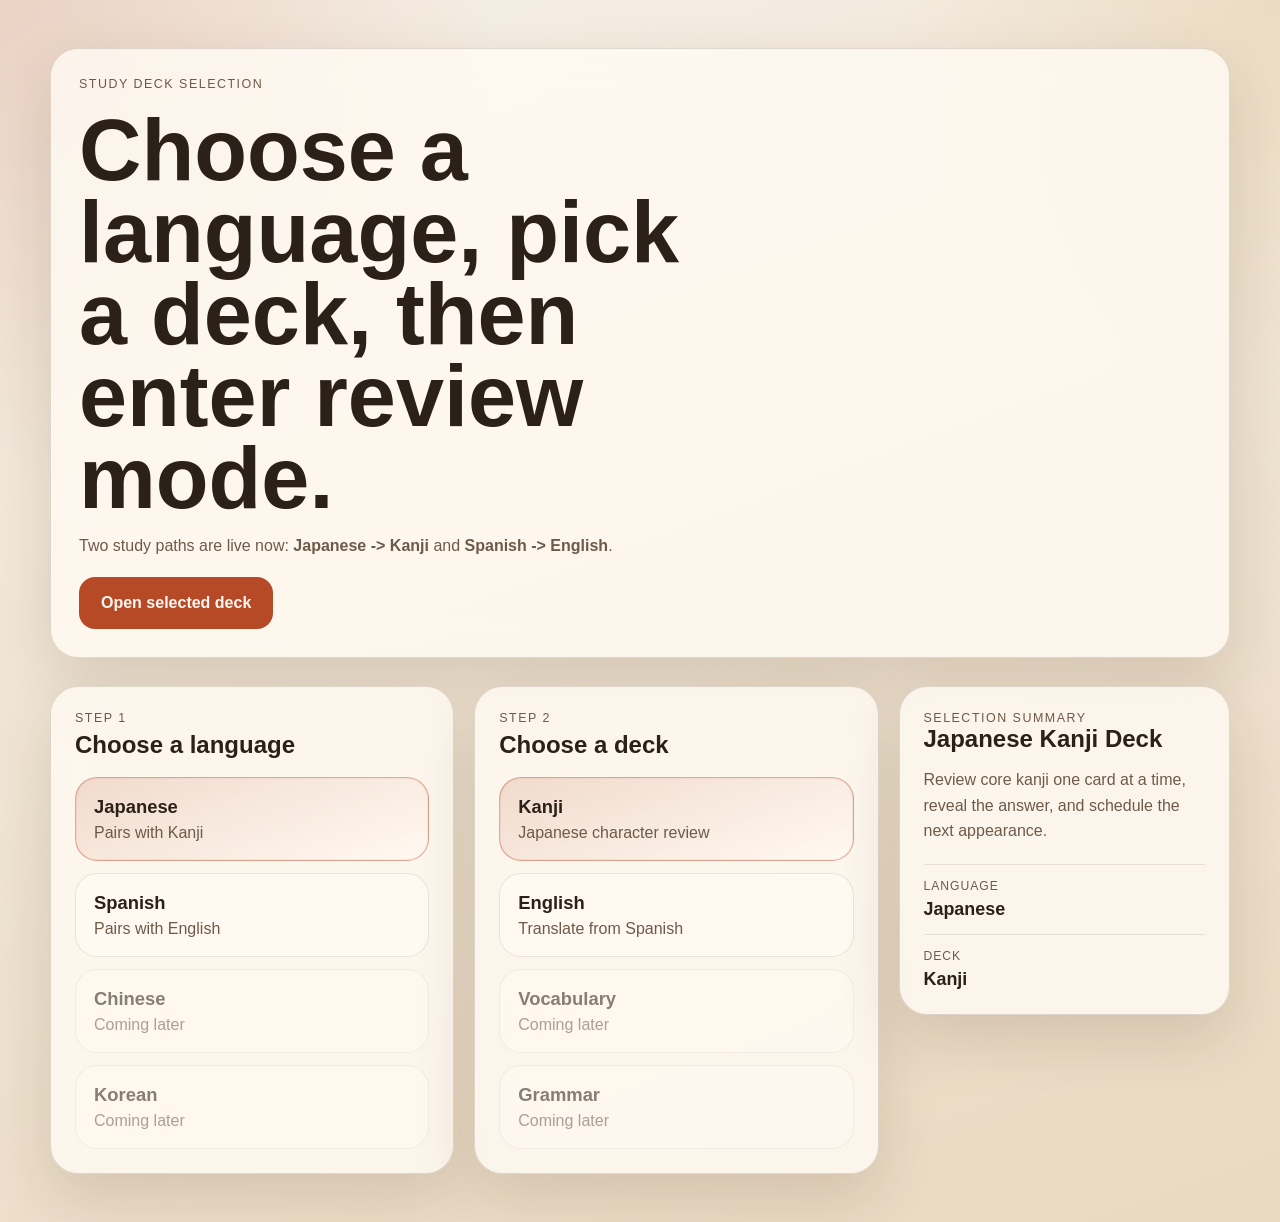
==== commit 182bc409: "Selection" ====
--- a/index.html
+++ b/index.html
@@ -6,142 +6,94 @@
   <title>Kanji Learning App</title>
   <link rel="stylesheet" href="styles.css">
 </head>
-<body>
-  <main class="app-shell">
-    <section class="hero">
-      <p class="eyebrow">Focused Kanji Trainer</p>
-      <div class="hero-copy">
-        <h1>See kanji. Recall the meaning. Decide the next review.</h1>
+<body data-page="selection">
+  <main class="app-shell selection-shell">
+    <section class="selection-hero">
+      <p class="eyebrow">Study Deck Selection</p>
+      <div class="selection-hero-copy">
+        <h1>Choose a language, pick a deck, then enter review mode.</h1>
         <p>
-          A lightweight spaced repetition app that keeps difficult kanji close
-          and pushes easy ones further out.
+          Two study paths are live now: <strong>Japanese -> Kanji</strong> and
+          <strong>Spanish -> English</strong>.
         </p>
       </div>
-      <div class="hero-toolbar">
-        <div class="layout-toggle" role="group" aria-label="Layout mode">
-          <button id="desktop-layout-toggle" class="toggle-button is-active" type="button">Desktop</button>
-          <button id="mobile-layout-toggle" class="toggle-button" type="button">Mobile</button>
-        </div>
-      </div>
-      <div class="status-grid">
-        <article class="status-card">
-          <span class="status-label">Due now</span>
-          <strong id="due-count">0</strong>
-        </article>
-        <article class="status-card">
-          <span class="status-label">Studied today</span>
-          <strong id="studied-today">0</strong>
-        </article>
-        <article class="status-card">
-          <span class="status-label">Total cards</span>
-          <strong id="total-count">0</strong>
-        </article>
-      </div>
+      <a id="start-selected-deck" class="primary-button launch-button" href="deck.html?language=japanese&amp;deck=kanji">
+        Open selected deck
+      </a>
     </section>
 
-    <section class="workspace">
-      <div class="card-panel">
-        <div class="panel-head">
-          <div>
-            <p class="panel-label">Current review</p>
-            <h2 id="card-prompt">Translation</h2>
-          </div>
-          <button id="reset-progress" class="ghost-button" type="button">Reset progress</button>
+    <section class="selection-grid" aria-label="Deck setup">
+      <article class="selection-panel">
+        <div class="selection-panel-head">
+          <p class="panel-label">Step 1</p>
+          <h2>Choose a language</h2>
         </div>
 
-        <div id="review-card" class="review-card">
-          <p class="kanji-glyph" id="kanji-character">日</p>
-          <p class="kanji-meta" id="kanji-hint">Think of the most common meaning first.</p>
+        <div id="language-options" class="option-grid" role="radiogroup" aria-label="Language selection">
+          <button class="option-card is-selected" type="button" data-selection-group="language" data-value="japanese" aria-pressed="true">
+            <span class="option-card-label">Japanese</span>
+            <span class="option-card-meta">Pairs with Kanji</span>
+          </button>
+          <button class="option-card" type="button" data-selection-group="language" data-value="spanish" aria-pressed="false">
+            <span class="option-card-label">Spanish</span>
+            <span class="option-card-meta">Pairs with English</span>
+          </button>
+          <button class="option-card is-disabled" type="button" disabled>
+            <span class="option-card-label">Chinese</span>
+            <span class="option-card-meta">Coming later</span>
+          </button>
+          <button class="option-card is-disabled" type="button" disabled>
+            <span class="option-card-label">Korean</span>
+            <span class="option-card-meta">Coming later</span>
+          </button>
+        </div>
+      </article>
 
-          <form id="answer-form" class="answer-form">
-            <label class="sr-only" for="answer-input">Type the translation</label>
-            <input
-              id="answer-input"
-              name="answer"
-              type="text"
-              autocomplete="off"
-              placeholder="Type the translation"
-            >
-            <button type="submit" class="primary-button">Reveal answer</button>
-          </form>
-
-          <div id="feedback-panel" class="feedback-panel hidden" aria-live="polite">
-            <div class="feedback-copy">
-              <p class="feedback-label">Correct answer</p>
-              <h3 id="correct-answer">sun / day</h3>
-              <p id="answer-evaluation" class="answer-evaluation"></p>
-              <p id="reading-text" class="reading-text"></p>
-            </div>
-
-            <div class="schedule-panel">
-              <p class="feedback-label">When should this card return?</p>
-              <div id="schedule-options" class="schedule-options"></div>
-            </div>
-
-            <div id="examples-panel" class="examples-panel hidden">
-              <p class="feedback-label">Example sentences</p>
-              <ul id="examples-list" class="examples-list"></ul>
-            </div>
-          </div>
+      <article class="selection-panel">
+        <div class="selection-panel-head">
+          <p class="panel-label">Step 2</p>
+          <h2>Choose a deck</h2>
         </div>
 
-        <div id="empty-state" class="empty-state hidden">
-          <h3>No cards are due right now.</h3>
-          <p>Come back later or reset progress to review the starter deck again.</p>
+        <div id="deck-options" class="option-grid" role="radiogroup" aria-label="Deck selection">
+          <button class="option-card is-selected" type="button" data-selection-group="deck" data-value="kanji" aria-pressed="true">
+            <span class="option-card-label">Kanji</span>
+            <span class="option-card-meta">Japanese character review</span>
+          </button>
+          <button class="option-card" type="button" data-selection-group="deck" data-value="english" aria-pressed="false">
+            <span class="option-card-label">English</span>
+            <span class="option-card-meta">Translate from Spanish</span>
+          </button>
+          <button class="option-card is-disabled" type="button" disabled>
+            <span class="option-card-label">Vocabulary</span>
+            <span class="option-card-meta">Coming later</span>
+          </button>
+          <button class="option-card is-disabled" type="button" disabled>
+            <span class="option-card-label">Grammar</span>
+            <span class="option-card-meta">Coming later</span>
+          </button>
         </div>
-      </div>
+      </article>
 
-      <aside class="sidebar">
-        <section class="sidebar-card">
-          <p class="panel-label">How it works</p>
-          <ol class="flow-list">
-            <li>Look at the kanji.</li>
-            <li>Type the meaning you remember.</li>
-            <li>Reveal the stored answer.</li>
-            <li>Choose the next review time.</li>
-          </ol>
-        </section>
-
-        <section class="sidebar-card">
-          <p class="panel-label">Recent reviews</p>
-          <ul id="history-list" class="history-list"></ul>
-        </section>
-
-        <section class="sidebar-card">
-          <p class="panel-label">Import CSV</p>
-          <p class="sidebar-copy">
-            Use the columns <code>kanji</code>, <code>meanings</code>, <code>readings</code>,
-            <code>example1_jp</code>, <code>example1_en</code>, <code>example2_jp</code>, and <code>example2_en</code>.
-            Separate multiple English meanings inside the <code>meanings</code> cell with <code>|</code>.
-          </p>
-          <pre class="csv-example">kanji,meanings,readings,example1_jp,example1_en,example2_jp,example2_en
-語,"language|word","On: ゴ, Kun: かた.る",日本語を勉強しています。,"I am studying Japanese.",彼はやさしい言葉で話した。,"He spoke in gentle words."
-森,forest,"On: シン, Kun: もり",森の中はとても静かだ。,"It is very quiet inside the forest.",朝の森を歩くのが好きです。,"I like walking in the forest in the morning."</pre>
-          <form id="import-form" class="import-form">
-            <label class="sr-only" for="csv-input">Paste CSV data</label>
-            <textarea
-              id="csv-input"
-              name="csv"
-              rows="7"
-              placeholder="Paste CSV here"
-            ></textarea>
-            <div class="import-actions">
-              <label class="file-input">
-                <span>Load file</span>
-                <input id="csv-file" type="file" accept=".csv,text/csv">
-              </label>
-              <button type="submit" class="primary-button">Import cards</button>
-            </div>
-            <p id="import-feedback" class="import-feedback" aria-live="polite"></p>
-          </form>
-        </section>
-      </aside>
+      <article class="selection-summary">
+        <p class="panel-label">Selection summary</p>
+        <h2 id="selection-title">Japanese Kanji Deck</h2>
+        <p id="selection-description" class="selection-summary-copy">
+          Review core kanji one card at a time, reveal the answer, and schedule the next appearance.
+        </p>
+        <dl class="selection-meta">
+          <div>
+            <dt>Language</dt>
+            <dd id="summary-language">Japanese</dd>
+          </div>
+          <div>
+            <dt>Deck</dt>
+            <dd id="summary-deck">Kanji</dd>
+          </div>
+        </dl>
+      </article>
     </section>
   </main>
-
-  <template id="schedule-option-template">
-    <button class="schedule-button" type="button"></button>
-  </template>
 
   <script src="app.js"></script>
 </body>
--- a/styles.css
+++ b/styles.css
@@ -43,6 +43,14 @@
   margin-bottom: 28px;
 }
 
+.hero-topbar {
+  display: flex;
+  justify-content: space-between;
+  align-items: center;
+  gap: 16px;
+  flex-wrap: wrap;
+}
+
 .eyebrow,
 .panel-label,
 .feedback-label,
@@ -72,6 +80,36 @@
 .hero-toolbar {
   display: flex;
   justify-content: flex-end;
+}
+
+.back-link {
+  color: var(--accent-strong);
+  text-decoration: none;
+  font-weight: 600;
+}
+
+.back-link:hover {
+  text-decoration: underline;
+}
+
+.deck-badge-row {
+  display: flex;
+  gap: 10px;
+  flex-wrap: wrap;
+  margin-bottom: 18px;
+}
+
+.deck-badge {
+  display: inline-flex;
+  align-items: center;
+  min-height: 34px;
+  padding: 0 14px;
+  border-radius: 999px;
+  border: 1px solid rgba(91, 70, 46, 0.12);
+  background: rgba(255, 249, 241, 0.84);
+  color: var(--accent-strong);
+  font-size: 0.92rem;
+  font-weight: 600;
 }
 
 .layout-toggle {
@@ -203,7 +241,11 @@
 .ghost-button {
   border: 0;
   border-radius: 16px;
+  display: inline-flex;
+  align-items: center;
+  justify-content: center;
   cursor: pointer;
+  text-decoration: none;
   transition: transform 140ms ease, background 140ms ease, color 140ms ease;
 }
 
@@ -458,6 +500,183 @@
   border: 0;
 }
 
+.selection-shell {
+  display: grid;
+  gap: 28px;
+  padding-top: 48px;
+}
+
+.selection-hero,
+.selection-panel,
+.selection-summary {
+  border: 1px solid var(--border);
+  background: var(--surface);
+  backdrop-filter: blur(18px);
+  box-shadow: var(--shadow);
+  border-radius: 28px;
+}
+
+.selection-hero {
+  display: grid;
+  gap: 18px;
+  padding: 28px;
+}
+
+.selection-hero-copy h1,
+.selection-panel h2,
+.selection-summary h2 {
+  margin: 0;
+}
+
+.selection-hero-copy h1 {
+  max-width: 13ch;
+  font-size: clamp(2.8rem, 7vw, 5.4rem);
+  line-height: 0.95;
+}
+
+.selection-hero-copy p,
+.selection-summary-copy {
+  margin: 14px 0 0;
+  max-width: 62ch;
+  color: var(--muted);
+  line-height: 1.6;
+}
+
+.launch-button {
+  width: fit-content;
+  min-height: 52px;
+  padding: 0 22px;
+  font-weight: 600;
+}
+
+.selection-grid {
+  display: grid;
+  grid-template-columns: minmax(0, 1fr) minmax(0, 1fr) minmax(280px, 0.82fr);
+  gap: 20px;
+  align-items: start;
+}
+
+.selection-panel,
+.selection-summary {
+  padding: 24px;
+}
+
+.selection-panel-head {
+  display: grid;
+  gap: 6px;
+  margin-bottom: 18px;
+}
+
+.option-grid {
+  display: grid;
+  gap: 12px;
+}
+
+.option-card {
+  width: 100%;
+  padding: 18px;
+  border-radius: 22px;
+  border: 1px solid rgba(91, 70, 46, 0.12);
+  background: #fff9f1;
+  color: var(--text);
+  text-align: left;
+  cursor: pointer;
+  transition: transform 140ms ease, border-color 140ms ease, background 140ms ease, box-shadow 140ms ease;
+}
+
+.option-card:hover:not(.is-disabled) {
+  transform: translateY(-1px);
+  border-color: rgba(182, 73, 38, 0.28);
+}
+
+.option-card.is-selected {
+  background: linear-gradient(160deg, rgba(182, 73, 38, 0.16), rgba(255, 249, 241, 0.96));
+  border-color: rgba(182, 73, 38, 0.42);
+  box-shadow: inset 0 0 0 1px rgba(182, 73, 38, 0.08);
+}
+
+.option-card.is-disabled {
+  opacity: 0.56;
+  cursor: not-allowed;
+}
+
+.option-card-label,
+.option-card-meta {
+  display: block;
+}
+
+.option-card-label {
+  font-size: 1.15rem;
+  font-weight: 700;
+}
+
+.option-card-meta {
+  margin-top: 6px;
+  color: var(--muted);
+}
+
+.selection-meta {
+  margin: 20px 0 0;
+  display: grid;
+  gap: 14px;
+}
+
+.selection-meta div {
+  padding-top: 14px;
+  border-top: 1px solid rgba(91, 70, 46, 0.12);
+}
+
+.selection-meta dt {
+  margin-bottom: 6px;
+  text-transform: uppercase;
+  letter-spacing: 0.08em;
+  font-size: 0.76rem;
+  color: var(--muted);
+}
+
+.selection-meta dd {
+  margin: 0;
+  font-size: 1.12rem;
+  font-weight: 600;
+}
+
+@media (max-width: 960px) {
+  .selection-grid {
+    grid-template-columns: 1fr;
+  }
+
+  .selection-hero-copy h1 {
+    max-width: none;
+  }
+}
+
+@media (max-width: 640px) {
+  .selection-shell {
+    width: min(100% - 16px, 640px);
+    padding-top: 18px;
+  }
+
+  .selection-hero,
+  .selection-panel,
+  .selection-summary {
+    padding: 18px;
+    border-radius: 22px;
+  }
+
+  .selection-hero-copy h1 {
+    font-size: clamp(2.2rem, 12vw, 3.2rem);
+  }
+
+  .launch-button {
+    width: 100%;
+  }
+
+  .option-card {
+    padding: 16px;
+    border-radius: 18px;
+  }
+}
+
 .mobile-layout .app-shell {
   width: min(100% - 16px, 480px);
   padding: 16px 0 calc(24px + env(safe-area-inset-bottom, 0px));
@@ -470,6 +689,10 @@
 
 .mobile-layout .hero-toolbar {
   justify-content: stretch;
+}
+
+.mobile-layout .hero-topbar {
+  gap: 12px;
 }
 
 .mobile-layout .layout-toggle {
@@ -621,6 +844,10 @@
   min-height: 48px;
 }
 
+.mobile-layout .back-link {
+  width: 100%;
+}
+
 .mobile-layout .answer-form input,
 .mobile-layout .import-form textarea {
   padding-inline: 14px;
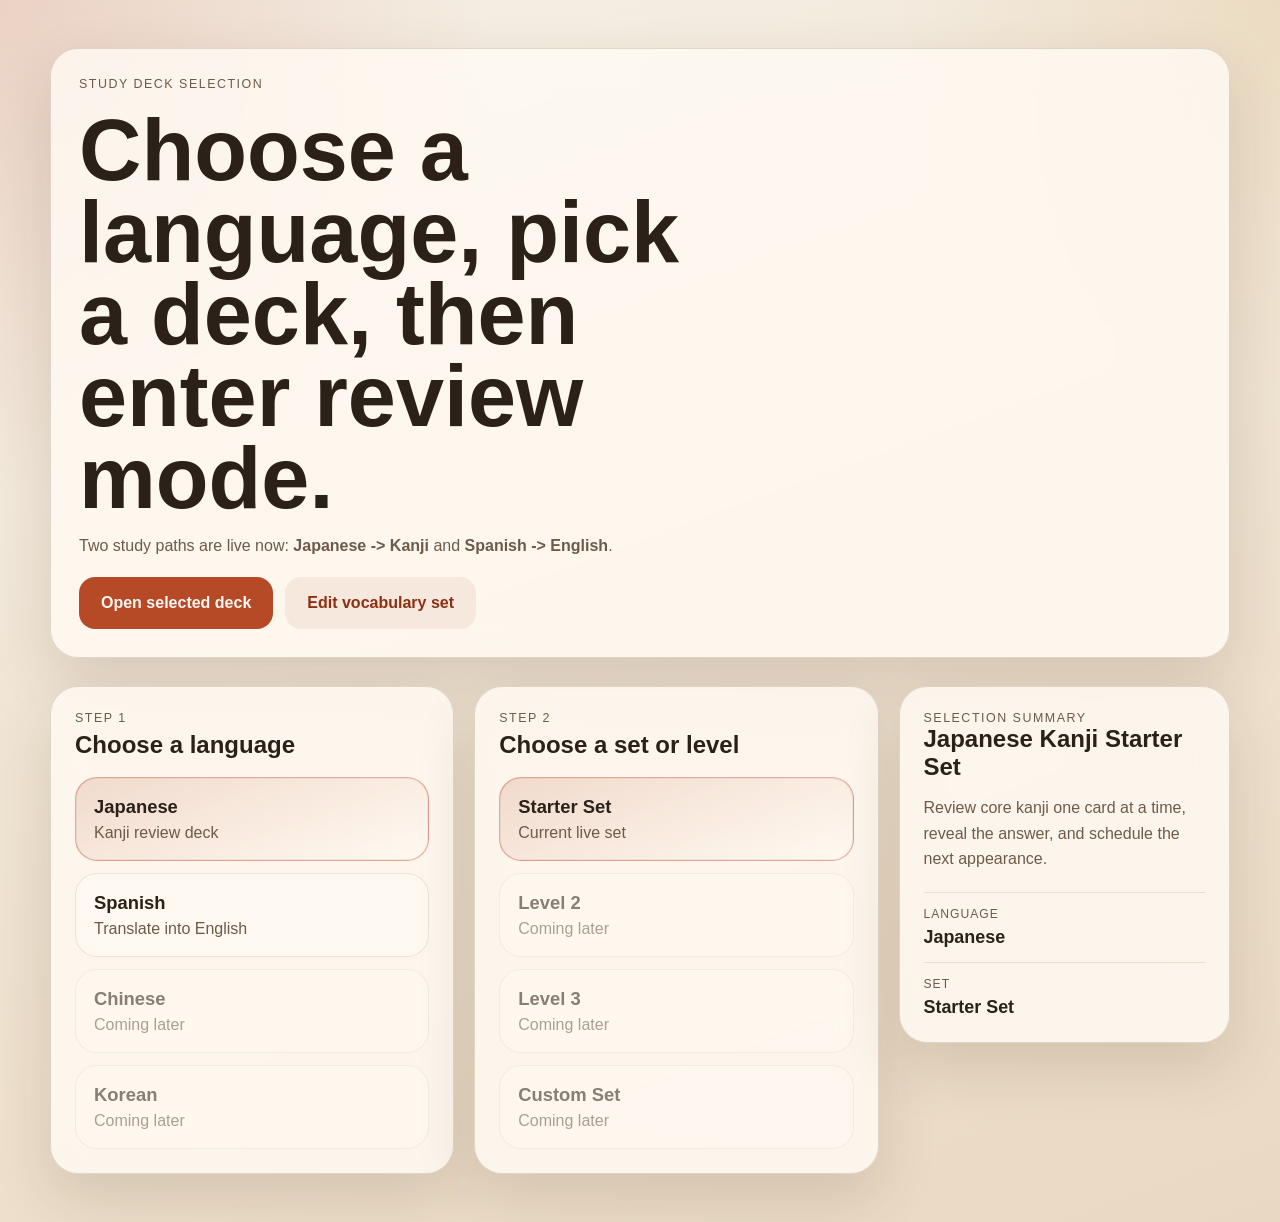
==== commit 74cae50b: "Corrected Selection View" ====
--- a/index.html
+++ b/index.html
@@ -17,9 +17,14 @@
           <strong>Spanish -> English</strong>.
         </p>
       </div>
-      <a id="start-selected-deck" class="primary-button launch-button" href="deck.html?language=japanese&amp;deck=kanji">
-        Open selected deck
-      </a>
+      <div class="selection-action-row">
+        <a id="start-selected-deck" class="primary-button launch-button" href="deck.html?language=japanese&amp;deck=kanji&amp;set=starter">
+          Open selected deck
+        </a>
+        <a id="edit-selected-deck" class="ghost-button launch-button" href="editor.html?language=japanese&amp;deck=kanji&amp;set=starter">
+          Edit vocabulary set
+        </a>
+      </div>
     </section>
 
     <section class="selection-grid" aria-label="Deck setup">
@@ -32,11 +37,11 @@
         <div id="language-options" class="option-grid" role="radiogroup" aria-label="Language selection">
           <button class="option-card is-selected" type="button" data-selection-group="language" data-value="japanese" aria-pressed="true">
             <span class="option-card-label">Japanese</span>
-            <span class="option-card-meta">Pairs with Kanji</span>
+            <span class="option-card-meta">Kanji review deck</span>
           </button>
           <button class="option-card" type="button" data-selection-group="language" data-value="spanish" aria-pressed="false">
             <span class="option-card-label">Spanish</span>
-            <span class="option-card-meta">Pairs with English</span>
+            <span class="option-card-meta">Translate into English</span>
           </button>
           <button class="option-card is-disabled" type="button" disabled>
             <span class="option-card-label">Chinese</span>
@@ -52,24 +57,24 @@
       <article class="selection-panel">
         <div class="selection-panel-head">
           <p class="panel-label">Step 2</p>
-          <h2>Choose a deck</h2>
+          <h2>Choose a set or level</h2>
         </div>
 
-        <div id="deck-options" class="option-grid" role="radiogroup" aria-label="Deck selection">
-          <button class="option-card is-selected" type="button" data-selection-group="deck" data-value="kanji" aria-pressed="true">
-            <span class="option-card-label">Kanji</span>
-            <span class="option-card-meta">Japanese character review</span>
-          </button>
-          <button class="option-card" type="button" data-selection-group="deck" data-value="english" aria-pressed="false">
-            <span class="option-card-label">English</span>
-            <span class="option-card-meta">Translate from Spanish</span>
+        <div id="deck-options" class="option-grid" role="radiogroup" aria-label="Set selection">
+          <button class="option-card is-selected" type="button" data-selection-group="set" data-value="starter" aria-pressed="true">
+            <span class="option-card-label">Starter Set</span>
+            <span class="option-card-meta">Current live set</span>
           </button>
           <button class="option-card is-disabled" type="button" disabled>
-            <span class="option-card-label">Vocabulary</span>
+            <span class="option-card-label">Level 2</span>
             <span class="option-card-meta">Coming later</span>
           </button>
           <button class="option-card is-disabled" type="button" disabled>
-            <span class="option-card-label">Grammar</span>
+            <span class="option-card-label">Level 3</span>
+            <span class="option-card-meta">Coming later</span>
+          </button>
+          <button class="option-card is-disabled" type="button" disabled>
+            <span class="option-card-label">Custom Set</span>
             <span class="option-card-meta">Coming later</span>
           </button>
         </div>
@@ -77,7 +82,7 @@
 
       <article class="selection-summary">
         <p class="panel-label">Selection summary</p>
-        <h2 id="selection-title">Japanese Kanji Deck</h2>
+        <h2 id="selection-title">Japanese Kanji Starter Set</h2>
         <p id="selection-description" class="selection-summary-copy">
           Review core kanji one card at a time, reveal the answer, and schedule the next appearance.
         </p>
@@ -87,8 +92,8 @@
             <dd id="summary-language">Japanese</dd>
           </div>
           <div>
-            <dt>Deck</dt>
-            <dd id="summary-deck">Kanji</dd>
+            <dt>Set</dt>
+            <dd id="summary-set">Starter Set</dd>
           </div>
         </dl>
       </article>
--- a/styles.css
+++ b/styles.css
@@ -80,6 +80,12 @@
 .hero-toolbar {
   display: flex;
   justify-content: flex-end;
+}
+
+.topbar-links {
+  display: flex;
+  gap: 18px;
+  flex-wrap: wrap;
 }
 
 .back-link {
@@ -549,6 +555,12 @@
   font-weight: 600;
 }
 
+.selection-action-row {
+  display: flex;
+  gap: 12px;
+  flex-wrap: wrap;
+}
+
 .selection-grid {
   display: grid;
   grid-template-columns: minmax(0, 1fr) minmax(0, 1fr) minmax(280px, 0.82fr);
@@ -640,6 +652,115 @@
   font-weight: 600;
 }
 
+.editor-shell {
+  display: grid;
+  gap: 28px;
+}
+
+.editor-toolbar {
+  display: flex;
+  gap: 12px;
+  flex-wrap: wrap;
+}
+
+.editor-layout {
+  display: grid;
+  grid-template-columns: minmax(250px, 0.8fr) minmax(0, 1.8fr);
+  gap: 20px;
+  align-items: start;
+}
+
+.editor-panel {
+  min-width: 0;
+}
+
+.editor-stats {
+  margin-top: 16px;
+}
+
+.editor-stats .status-card {
+  background: var(--surface-strong);
+}
+
+.editor-cards {
+  display: grid;
+  gap: 10px;
+}
+
+.editor-card {
+  padding: 14px;
+  border-radius: 18px;
+  background: var(--surface-strong);
+  border: 1px solid rgba(91, 70, 46, 0.1);
+}
+
+.editor-card-head {
+  display: flex;
+  justify-content: space-between;
+  gap: 12px;
+  align-items: start;
+  margin-bottom: 10px;
+}
+
+.editor-card-head h3 {
+  margin: 4px 0 0;
+  font-size: 1rem;
+}
+
+.editor-form-grid {
+  display: grid;
+  grid-template-columns: minmax(0, 1.1fr) minmax(0, 1.4fr) minmax(0, 1.2fr);
+  gap: 10px;
+}
+
+.editor-field {
+  display: grid;
+  gap: 6px;
+}
+
+.editor-field-wide {
+  grid-column: 1 / -1;
+}
+
+.editor-field-label {
+  font-size: 0.8rem;
+  font-weight: 600;
+  color: var(--muted);
+}
+
+.editor-input {
+  width: 100%;
+  border: 1px solid rgba(91, 70, 46, 0.18);
+  border-radius: 12px;
+  padding: 10px 12px;
+  background: #fffdf9;
+  color: var(--text);
+}
+
+.editor-input:focus {
+  outline: 2px solid rgba(182, 73, 38, 0.28);
+  border-color: rgba(182, 73, 38, 0.34);
+}
+
+.editor-textarea {
+  resize: vertical;
+  min-height: 64px;
+}
+
+.editor-panel-toolbar {
+  margin-bottom: 12px;
+}
+
+.editor-search {
+  display: block;
+  max-width: 360px;
+}
+
+.editor-remove-button {
+  min-height: 38px;
+  padding: 8px 12px;
+}
+
 @media (max-width: 960px) {
   .selection-grid {
     grid-template-columns: 1fr;
@@ -647,6 +768,10 @@
 
   .selection-hero-copy h1 {
     max-width: none;
+  }
+
+  .editor-layout {
+    grid-template-columns: 1fr;
   }
 }
 
@@ -671,10 +796,22 @@
     width: 100%;
   }
 
+  .selection-action-row {
+    display: grid;
+  }
+
   .option-card {
     padding: 16px;
     border-radius: 18px;
   }
+
+  .editor-toolbar {
+    display: grid;
+  }
+
+  .editor-form-grid {
+    grid-template-columns: repeat(2, minmax(0, 1fr));
+  }
 }
 
 .mobile-layout .app-shell {
@@ -693,6 +830,11 @@
 
 .mobile-layout .hero-topbar {
   gap: 12px;
+}
+
+.mobile-layout .topbar-links {
+  width: 100%;
+  gap: 10px;
 }
 
 .mobile-layout .layout-toggle {
@@ -848,6 +990,15 @@
   width: 100%;
 }
 
+.mobile-layout .editor-toolbar {
+  grid-template-columns: 1fr;
+  display: grid;
+}
+
+.mobile-layout .editor-form-grid {
+  grid-template-columns: 1fr;
+}
+
 .mobile-layout .answer-form input,
 .mobile-layout .import-form textarea {
   padding-inline: 14px;
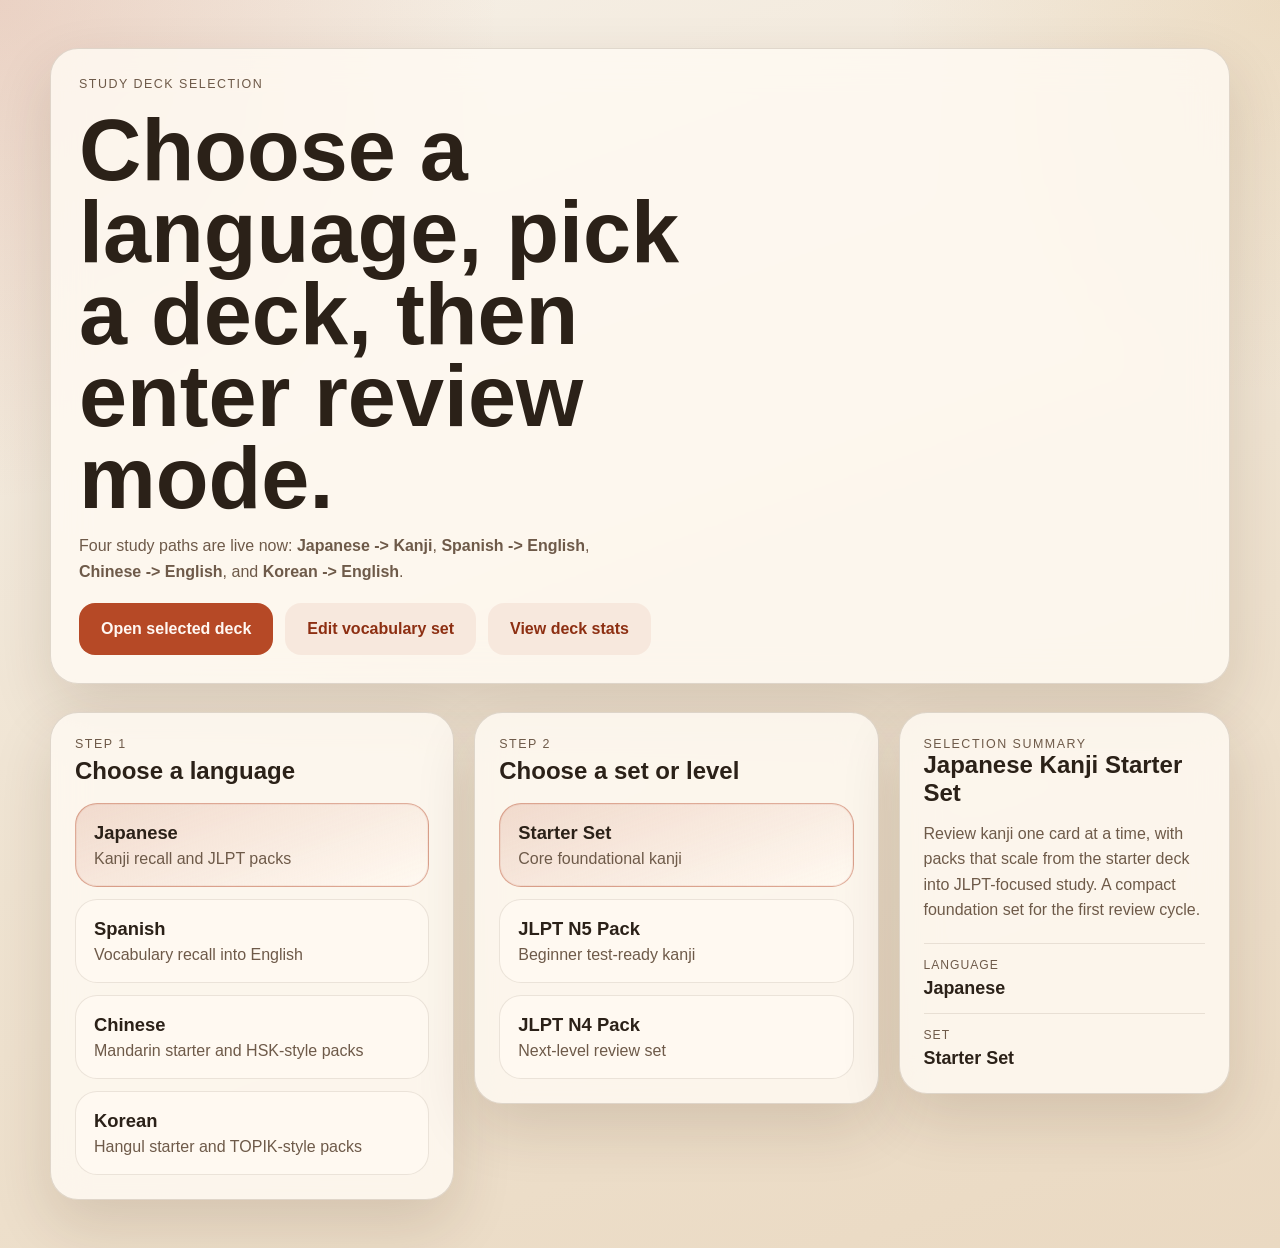
==== commit 1c12bf02: "Dashboards and New Sets and Extra Languages" ====
--- a/index.html
+++ b/index.html
@@ -13,8 +13,9 @@
       <div class="selection-hero-copy">
         <h1>Choose a language, pick a deck, then enter review mode.</h1>
         <p>
-          Two study paths are live now: <strong>Japanese -> Kanji</strong> and
-          <strong>Spanish -> English</strong>.
+          Four study paths are live now: <strong>Japanese -> Kanji</strong>,
+          <strong>Spanish -> English</strong>, <strong>Chinese -> English</strong>,
+          and <strong>Korean -> English</strong>.
         </p>
       </div>
       <div class="selection-action-row">
@@ -23,6 +24,9 @@
         </a>
         <a id="edit-selected-deck" class="ghost-button launch-button" href="editor.html?language=japanese&amp;deck=kanji&amp;set=starter">
           Edit vocabulary set
+        </a>
+        <a id="view-selected-stats" class="ghost-button launch-button" href="stats.html?language=japanese&amp;deck=kanji&amp;set=starter">
+          View deck stats
         </a>
       </div>
     </section>
@@ -34,24 +38,7 @@
           <h2>Choose a language</h2>
         </div>
 
-        <div id="language-options" class="option-grid" role="radiogroup" aria-label="Language selection">
-          <button class="option-card is-selected" type="button" data-selection-group="language" data-value="japanese" aria-pressed="true">
-            <span class="option-card-label">Japanese</span>
-            <span class="option-card-meta">Kanji review deck</span>
-          </button>
-          <button class="option-card" type="button" data-selection-group="language" data-value="spanish" aria-pressed="false">
-            <span class="option-card-label">Spanish</span>
-            <span class="option-card-meta">Translate into English</span>
-          </button>
-          <button class="option-card is-disabled" type="button" disabled>
-            <span class="option-card-label">Chinese</span>
-            <span class="option-card-meta">Coming later</span>
-          </button>
-          <button class="option-card is-disabled" type="button" disabled>
-            <span class="option-card-label">Korean</span>
-            <span class="option-card-meta">Coming later</span>
-          </button>
-        </div>
+        <div id="language-options" class="option-grid" role="radiogroup" aria-label="Language selection"></div>
       </article>
 
       <article class="selection-panel">
@@ -60,24 +47,7 @@
           <h2>Choose a set or level</h2>
         </div>
 
-        <div id="deck-options" class="option-grid" role="radiogroup" aria-label="Set selection">
-          <button class="option-card is-selected" type="button" data-selection-group="set" data-value="starter" aria-pressed="true">
-            <span class="option-card-label">Starter Set</span>
-            <span class="option-card-meta">Current live set</span>
-          </button>
-          <button class="option-card is-disabled" type="button" disabled>
-            <span class="option-card-label">Level 2</span>
-            <span class="option-card-meta">Coming later</span>
-          </button>
-          <button class="option-card is-disabled" type="button" disabled>
-            <span class="option-card-label">Level 3</span>
-            <span class="option-card-meta">Coming later</span>
-          </button>
-          <button class="option-card is-disabled" type="button" disabled>
-            <span class="option-card-label">Custom Set</span>
-            <span class="option-card-meta">Coming later</span>
-          </button>
-        </div>
+        <div id="deck-options" class="option-grid" role="radiogroup" aria-label="Set selection"></div>
       </article>
 
       <article class="selection-summary">
--- a/styles.css
+++ b/styles.css
@@ -126,6 +126,30 @@
   border: 1px solid rgba(91, 70, 46, 0.1);
 }
 
+.mode-toggle {
+  display: inline-flex;
+  flex-wrap: wrap;
+  gap: 8px;
+  margin-top: 16px;
+}
+
+.mode-button {
+  border: 1px solid rgba(91, 70, 46, 0.12);
+  min-height: 40px;
+  padding: 0 14px;
+  border-radius: 999px;
+  background: #fff9f1;
+  color: var(--muted);
+  cursor: pointer;
+  transition: background 140ms ease, color 140ms ease, border-color 140ms ease;
+}
+
+.mode-button.is-active {
+  background: var(--accent);
+  border-color: var(--accent);
+  color: #fff7f2;
+}
+
 .toggle-button {
   border: 0;
   min-height: 42px;
@@ -304,6 +328,11 @@
   gap: 12px;
 }
 
+.answer-variants-panel {
+  display: grid;
+  gap: 10px;
+}
+
 .examples-list {
   margin: 0;
   padding: 0;
@@ -333,6 +362,30 @@
 .example-en {
   color: var(--muted);
   font-size: 0.95rem;
+}
+
+.answer-variants-copy {
+  margin: 0;
+  color: var(--muted);
+  line-height: 1.5;
+}
+
+.answer-variants-list {
+  margin: 0;
+  padding: 0;
+  list-style: none;
+  display: flex;
+  flex-wrap: wrap;
+  gap: 8px;
+}
+
+.answer-variants-list li {
+  padding: 7px 12px;
+  border-radius: 999px;
+  background: rgba(182, 73, 38, 0.08);
+  border: 1px solid rgba(182, 73, 38, 0.14);
+  color: var(--text);
+  font-size: 0.9rem;
 }
 
 .schedule-options {
@@ -364,6 +417,119 @@
   font-size: 0.92rem;
 }
 
+.schedule-button em {
+  display: block;
+  margin-top: 8px;
+  font-style: normal;
+  font-size: 0.8rem;
+  font-weight: 700;
+  color: var(--accent-strong);
+}
+
+.schedule-button.is-recommended {
+  border-color: rgba(182, 73, 38, 0.38);
+  box-shadow: inset 0 0 0 1px rgba(182, 73, 38, 0.1);
+}
+
+.card-signal-row {
+  display: flex;
+  flex-wrap: wrap;
+  gap: 8px;
+  margin: 0 0 20px;
+}
+
+.signal-chip {
+  display: inline-flex;
+  align-items: center;
+  min-height: 32px;
+  padding: 0 12px;
+  border-radius: 999px;
+  border: 1px solid rgba(91, 70, 46, 0.12);
+  background: rgba(255, 249, 241, 0.9);
+  color: var(--text);
+  font-size: 0.86rem;
+  font-weight: 600;
+}
+
+.tone-neutral {
+  background: rgba(91, 70, 46, 0.06);
+  border-color: rgba(91, 70, 46, 0.1);
+}
+
+.tone-success {
+  background: rgba(84, 130, 89, 0.14);
+  border-color: rgba(84, 130, 89, 0.26);
+}
+
+.tone-warning {
+  background: rgba(201, 147, 54, 0.18);
+  border-color: rgba(201, 147, 54, 0.28);
+}
+
+.tone-danger {
+  background: rgba(182, 73, 38, 0.15);
+  border-color: rgba(182, 73, 38, 0.3);
+}
+
+.card-progress-panel {
+  display: grid;
+  gap: 14px;
+  padding: 16px;
+  border-radius: 20px;
+  background: #f8ede4;
+  border: 1px solid rgba(182, 73, 38, 0.12);
+}
+
+.progress-meter {
+  display: grid;
+  gap: 10px;
+}
+
+.progress-meter-track {
+  height: 12px;
+  overflow: hidden;
+  border-radius: 999px;
+  background: rgba(91, 70, 46, 0.1);
+}
+
+.progress-meter-fill {
+  display: block;
+  height: 100%;
+  border-radius: inherit;
+  background: linear-gradient(90deg, #b64926, #d38e38);
+}
+
+.card-progress-summary {
+  margin: 0;
+  color: var(--muted);
+  line-height: 1.5;
+}
+
+.card-progress-stats {
+  display: grid;
+  grid-template-columns: repeat(3, minmax(0, 1fr));
+  gap: 10px;
+}
+
+.progress-stat {
+  display: grid;
+  gap: 6px;
+  padding: 12px;
+  border-radius: 16px;
+  border: 1px solid rgba(91, 70, 46, 0.08);
+}
+
+.progress-stat span {
+  font-size: 0.76rem;
+  text-transform: uppercase;
+  letter-spacing: 0.08em;
+  color: var(--muted);
+}
+
+.progress-stat strong {
+  font-size: 1rem;
+}
+
 .empty-state {
   padding: 44px 24px;
   text-align: center;
@@ -401,6 +567,21 @@
   margin: 16px 0 0;
   color: var(--muted);
   line-height: 1.6;
+}
+
+.setting-toggle {
+  display: flex;
+  align-items: center;
+  gap: 10px;
+  margin-top: 16px;
+  color: var(--text);
+  font-weight: 600;
+}
+
+.setting-toggle input {
+  width: 18px;
+  height: 18px;
+  accent-color: var(--accent);
 }
 
 .history-list {
@@ -761,6 +942,110 @@
   padding: 8px 12px;
 }
 
+.stats-shell {
+  display: grid;
+  gap: 24px;
+}
+
+.stats-summary-grid {
+  grid-template-columns: repeat(6, minmax(0, 1fr));
+}
+
+.stats-layout {
+  display: grid;
+  grid-template-columns: minmax(0, 1.55fr) minmax(300px, 0.9fr);
+  gap: 20px;
+  align-items: start;
+}
+
+.stats-bottom-grid {
+  display: grid;
+  grid-template-columns: repeat(2, minmax(0, 1fr));
+  gap: 20px;
+}
+
+.stats-panel {
+  min-width: 0;
+}
+
+.weekly-activity-chart {
+  display: grid;
+  grid-template-columns: repeat(7, minmax(0, 1fr));
+  gap: 12px;
+  margin-top: 10px;
+}
+
+.activity-day {
+  display: grid;
+  gap: 10px;
+  justify-items: center;
+  text-align: center;
+}
+
+.activity-day-label,
+.activity-day-meta {
+  color: var(--muted);
+  font-size: 0.82rem;
+}
+
+.activity-bar-shell {
+  display: flex;
+  align-items: end;
+  width: 100%;
+  min-height: 150px;
+  padding: 8px;
+  border-radius: 18px;
+  background: rgba(91, 70, 46, 0.06);
+}
+
+.activity-bar {
+  display: block;
+  width: 100%;
+  min-height: 8px;
+  border-radius: 999px 999px 14px 14px;
+  background: linear-gradient(180deg, #d38e38, #b64926);
+}
+
+.metric-stack,
+.insight-list {
+  display: grid;
+  gap: 10px;
+  margin-top: 16px;
+}
+
+.metric-row,
+.insight-item {
+  padding: 14px;
+  border-radius: 18px;
+  border: 1px solid rgba(91, 70, 46, 0.08);
+}
+
+.metric-row {
+  display: flex;
+  justify-content: space-between;
+  gap: 16px;
+  align-items: center;
+}
+
+.metric-row span {
+  color: var(--muted);
+}
+
+.metric-row strong {
+  font-size: 1.1rem;
+}
+
+.insight-item strong {
+  display: block;
+  margin-bottom: 6px;
+}
+
+.insight-item p {
+  margin: 0;
+  color: var(--muted);
+  line-height: 1.5;
+}
+
 @media (max-width: 960px) {
   .selection-grid {
     grid-template-columns: 1fr;
@@ -771,6 +1056,13 @@
   }
 
   .editor-layout {
+    grid-template-columns: 1fr;
+  }
+
+  .stats-summary-grid,
+  .stats-bottom-grid,
+  .card-progress-stats,
+  .stats-layout {
     grid-template-columns: 1fr;
   }
 }
@@ -812,6 +1104,14 @@
   .editor-form-grid {
     grid-template-columns: repeat(2, minmax(0, 1fr));
   }
+
+  .weekly-activity-chart {
+    gap: 8px;
+  }
+
+  .activity-bar-shell {
+    min-height: 120px;
+  }
 }
 
 .mobile-layout .app-shell {
@@ -839,6 +1139,11 @@
 
 .mobile-layout .layout-toggle {
   width: 100%;
+}
+
+.mobile-layout .mode-toggle {
+  display: grid;
+  grid-template-columns: 1fr;
 }
 
 .mobile-layout .toggle-button {
@@ -924,6 +1229,15 @@
   padding-top: 18px;
 }
 
+.mobile-layout .card-signal-row {
+  margin-bottom: 16px;
+}
+
+.mobile-layout .card-progress-panel {
+  padding: 14px;
+  border-radius: 18px;
+}
+
 .mobile-layout .feedback-copy h3 {
   font-size: 1.5rem;
 }
@@ -999,6 +1313,18 @@
   grid-template-columns: 1fr;
 }
 
+.mobile-layout .card-progress-stats,
+.mobile-layout .stats-summary-grid,
+.mobile-layout .stats-layout,
+.mobile-layout .stats-bottom-grid,
+.mobile-layout .weekly-activity-chart {
+  grid-template-columns: 1fr;
+}
+
+.mobile-layout .activity-bar-shell {
+  min-height: 88px;
+}
+
 .mobile-layout .answer-form input,
 .mobile-layout .import-form textarea {
   padding-inline: 14px;
